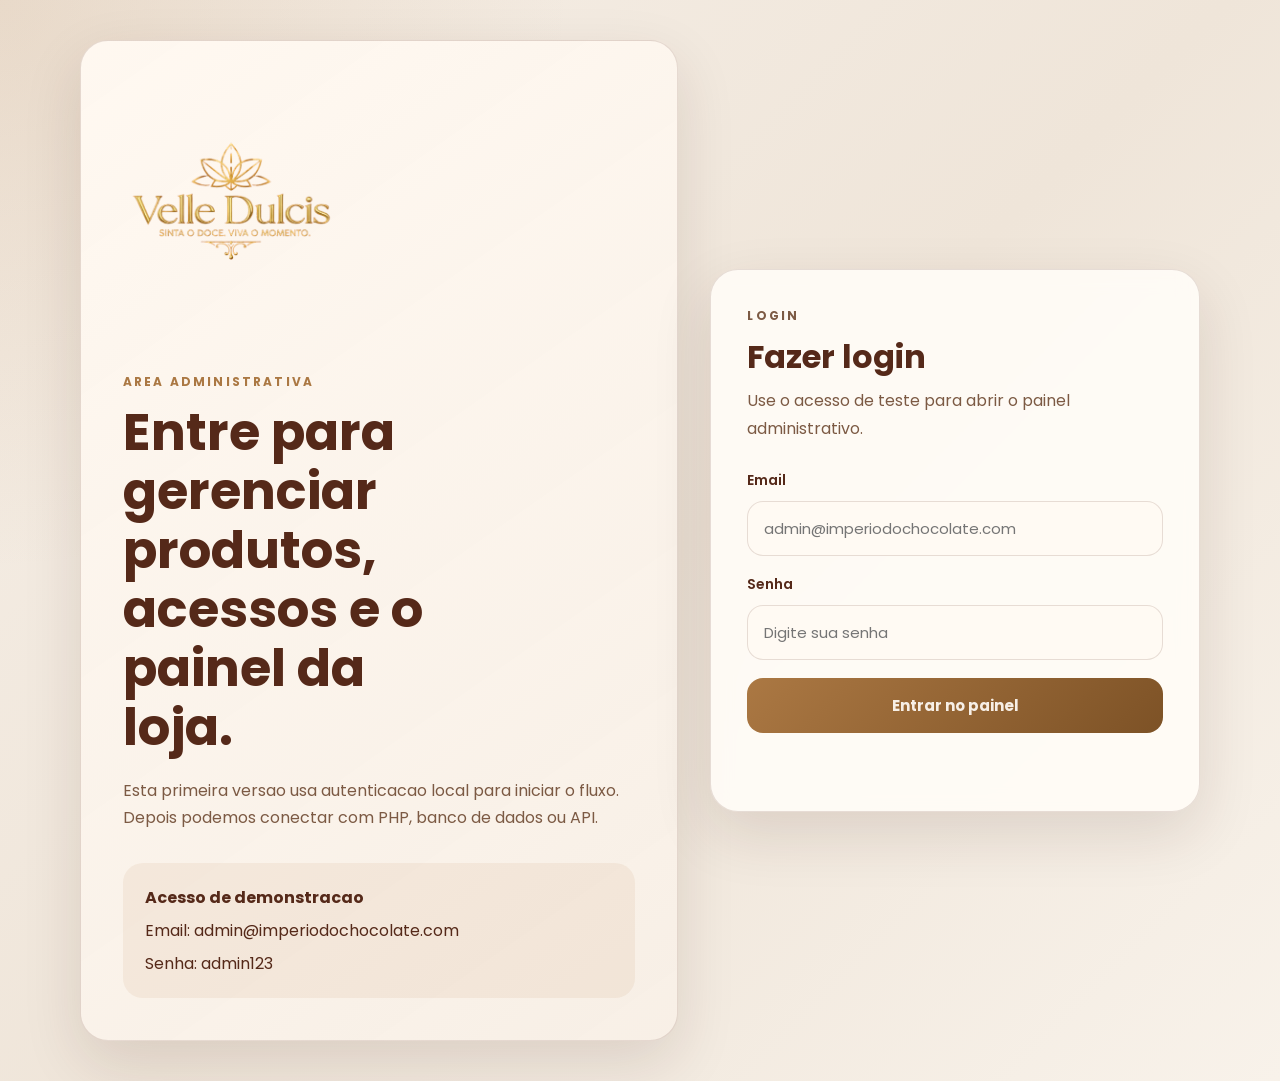
==== admin.html @ f2cedfee "Atualiza vitrine, menus e rodape" ====
<!DOCTYPE html>
<html lang="pt-br">

<head>
    <meta charset="UTF-8">
    <meta name="viewport" content="width=device-width, initial-scale=1.0">
    <link rel="stylesheet" href="admin.css">
    <title>Admin | Velle Dulcis</title>
</head>

<body>
    <main class="admin-shell">
        <header class="admin-topbar">
            <a class="admin-topbar__voltar" href="index.html">Voltar para a vitrine</a>

            <div class="admin-topbar__acoes">
                <p id="admin-usuario" class="admin-topbar__usuario" aria-live="polite"></p>
                <button id="btn-sair" class="admin-topbar__sair" type="button">Sair</button>
            </div>
        </header>

        <section class="form-container admin-card" aria-labelledby="admin-titulo">
            <div class="admin-card__header">
                <div>
                    <p class="admin-card__eyebrow">Painel administrativo</p>
                    <h1 id="admin-titulo">Cadastrar produto</h1>
                </div>

                <aside class="admin-summary" aria-live="polite">
                    <span class="admin-summary__label">Produtos visiveis no painel</span>
                    <strong id="admin-total-produtos" class="admin-summary__value">0</strong>
                </aside>
            </div>

            <p class="form-container__intro">
                Cadastre uma vez e o produto passa a funcionar na vitrine e na pagina de detalhes dinamica.
            </p>

            <p id="admin-status" class="admin-status" aria-live="polite" hidden></p>

            <form id="admin-form" class="admin-form">
                <div class="admin-form__grid">
                    <label class="admin-field admin-field--full" for="imgUrl">
                        <span class="admin-field__label">Imagem principal</span>
                        <span class="admin-field__hint">Use uma URL completa ou um caminho local valido.</span>
                        <input type="text" id="imgUrl" placeholder="URL da imagem principal" required>
                    </label>

                    <label class="admin-field" for="nome">
                        <span class="admin-field__label">Nome do chocolate</span>
                        <input type="text" id="nome" placeholder="Nome do chocolate" required>
                    </label>

                    <label class="admin-field" for="preco">
                        <span class="admin-field__label">Preco</span>
                        <input type="number" id="preco" placeholder="Ex: 25.90" step="0.01" min="0.01" inputmode="decimal" required>
                    </label>

                    <label class="admin-field" for="categoria">
                        <span class="admin-field__label">Categoria</span>
                        <input type="text" id="categoria" placeholder="Ex: Ovos de Pascoa">
                    </label>

                    <label class="admin-field" for="peso">
                        <span class="admin-field__label">Peso ou tamanho</span>
                        <input type="text" id="peso" placeholder="Ex: 210g">
                    </label>

                    <label class="admin-field" for="ref">
                        <span class="admin-field__label">Referencia</span>
                        <input type="text" id="ref" placeholder="Codigo interno ou SKU">
                    </label>

                    <label class="admin-field" for="destaque">
                        <span class="admin-field__label">Selo de destaque</span>
                        <input type="text" id="destaque" placeholder="Ex: 119 pontos Kop Club">
                    </label>

                    <label class="admin-field admin-field--full" for="descricao">
                        <span class="admin-field__label">Descricao</span>
                        <textarea id="descricao" placeholder="Descricao do produto"></textarea>
                    </label>

                    <label class="admin-field admin-field--full" for="galeria">
                        <span class="admin-field__label">Galeria complementar</span>
                        <span class="admin-field__hint">Adicione uma URL por linha para montar a galeria do produto.</span>
                        <textarea id="galeria" placeholder="Outras imagens (uma URL por linha)"></textarea>
                    </label>
                </div>

                <div class="admin-toolbar">
                    <button id="btn-publicar" type="submit">Publicar produto</button>
                    <button id="btn-limpar" class="admin-toolbar__secondary" type="button">Limpar campos</button>
                </div>
            </form>
        </section>

        <section class="admin-card" aria-labelledby="admin-lista-titulo">
            <div class="admin-card__header">
                <div>
                    <p class="admin-card__eyebrow">Gestao de catalogo</p>
                    <h2 id="admin-lista-titulo">Produtos cadastrados</h2>
                </div>
            </div>

            <p class="form-container__intro">
                Remova daqui os chocolates que aparecem na vitrine deste navegador.
            </p>

            <div id="admin-lista-produtos" class="admin-product-list" aria-live="polite"></div>
        </section>

        <section class="admin-card" aria-labelledby="admin-removidos-titulo">
            <div class="admin-card__header">
                <div>
                    <p class="admin-card__eyebrow">Backup local</p>
                    <h2 id="admin-removidos-titulo">Itens removidos</h2>
                </div>
                <button id="btn-toggle-removidos" class="admin-toolbar__secondary admin-toolbar__secondary--compact" type="button" aria-expanded="false">
                    Reexibir itens removidos
                </button>
            </div>

            <p class="form-container__intro">
                Abra a lista para ver chocolates apagados neste navegador e restaurar os que quiser.
            </p>

            <div id="admin-lista-removidos" class="admin-product-list" aria-live="polite" hidden></div>
        </section>
    </main>

    <script src="auth.js"></script>
    <script src="products-data.js"></script>
    <script>
        if (!redirecionarSeNaoAutenticado("login.html")) {
            throw new Error("Usuario nao autenticado.");
        }

        const sessaoAtual = obterSessaoAutenticada();
        const elementos = {
            formulario: document.getElementById("admin-form"),
            usuario: document.getElementById("admin-usuario"),
            status: document.getElementById("admin-status"),
            totalProdutos: document.getElementById("admin-total-produtos"),
            listaProdutos: document.getElementById("admin-lista-produtos"),
            listaRemovidos: document.getElementById("admin-lista-removidos"),
            btnToggleRemovidos: document.getElementById("btn-toggle-removidos"),
            btnLimpar: document.getElementById("btn-limpar"),
            btnSair: document.getElementById("btn-sair"),
        };

        const campos = {
            imgUrl: document.getElementById("imgUrl"),
            nome: document.getElementById("nome"),
            preco: document.getElementById("preco"),
            categoria: document.getElementById("categoria"),
            peso: document.getElementById("peso"),
            ref: document.getElementById("ref"),
            destaque: document.getElementById("destaque"),
            descricao: document.getElementById("descricao"),
            galeria: document.getElementById("galeria"),
        };

        elementos.usuario.textContent = `Logado como ${sessaoAtual.nome}`;

        function exibirStatus(mensagem, tipo = "info") {
            elementos.status.hidden = false;
            elementos.status.dataset.status = tipo;
            elementos.status.textContent = mensagem;
        }

        async function atualizarResumo() {
            const produtos = await carregarTodosChocolates();
            elementos.totalProdutos.textContent = String(produtos.length);
        }

        async function renderizarListaProdutos() {
            const produtos = await carregarTodosChocolates();

            if (produtos.length === 0) {
                elementos.listaProdutos.innerHTML = '<p class="admin-product-list__empty">Nenhum chocolate visivel no painel neste navegador.</p>';
                return;
            }

            elementos.listaProdutos.innerHTML = produtos.map((produto) => `
                <article class="admin-product-item">
                    <div class="admin-product-item__media">
                        <img src="${produto.img || produto.imagem || ""}" alt="${produto.nome}">
                    </div>
                    <div class="admin-product-item__content">
                        <strong>${produto.nome}</strong>
                        <span>${produto.categoria || "Chocolate"}</span>
                        <span>R$ ${Number(produto.preco || 0).toFixed(2).replace(".", ",")}</span>
                    </div>
                    <button
                        type="button"
                        class="admin-product-item__remove"
                        data-produto-chave="${produto.id || produto.slug || slugifyProductName(produto.nome)}"
                        aria-label="Remover ${produto.nome}"
                    >
                        Remover
                    </button>
                </article>
            `).join("");
        }

        async function renderizarListaRemovidos() {
            const produtos = await carregarChocolatesRemovidos();

            if (produtos.length === 0) {
                elementos.listaRemovidos.innerHTML = '<p class="admin-product-list__empty">Nenhum chocolate removido neste navegador.</p>';
                return;
            }

            elementos.listaRemovidos.innerHTML = produtos.map((produto) => `
                <article class="admin-product-item admin-product-item--removed">
                    <div class="admin-product-item__media">
                        <img src="${produto.img || produto.imagem || ""}" alt="${produto.nome}">
                    </div>
                    <div class="admin-product-item__content">
                        <strong>${produto.nome}</strong>
                        <span>${produto.categoria || "Chocolate"}</span>
                        <span>R$ ${Number(produto.preco || 0).toFixed(2).replace(".", ",")}</span>
                    </div>
                    <button
                        type="button"
                        class="admin-product-item__restore"
                        data-restaurar-produto="${produto.id || produto.slug || slugifyProductName(produto.nome)}"
                        aria-label="Restaurar ${produto.nome}"
                    >
                        Restaurar
                    </button>
                </article>
            `).join("");
        }

        async function removerChocolate(chaveProduto) {
            const produtos = await carregarTodosChocolates();
            const produto = produtos.find((item) => obterChaveProduto(item) === chaveProduto);

            if (!produto) {
                exibirStatus("Nao foi possivel localizar o chocolate para remover.", "error");
                return;
            }

            removerChocolateDoCatalogoLocal(chaveProduto);
            await atualizarResumo();
            await renderizarListaProdutos();
            await renderizarListaRemovidos();
            exibirStatus(`Chocolate "${produto.nome}" removido com sucesso.`, "success");
        }

        async function restaurarChocolate(chaveProduto) {
            const produtosRemovidos = await carregarChocolatesRemovidos();
            const produto = produtosRemovidos.find((item) => obterChaveProduto(item) === chaveProduto);

            if (!produto) {
                exibirStatus("Nao foi possivel localizar o chocolate para restaurar.", "error");
                return;
            }

            restaurarChocolateDoBackup(chaveProduto);
            await atualizarResumo();
            await renderizarListaProdutos();
            await renderizarListaRemovidos();
            exibirStatus(`Chocolate "${produto.nome}" restaurado com sucesso.`, "success");
        }

        function limparFormulario() {
            elementos.formulario.reset();
            campos.imgUrl.focus();
        }

        function lerGaleria() {
            return campos.galeria.value
                .split(/\r?\n/)
                .map((url) => url.trim())
                .filter(Boolean);
        }

        function criarSlugUnico(nome, listaAtual) {
            const slugBase = slugifyProductName(nome) || "produto";
            const slugsExistentes = new Set(listaAtual.map((item) => item.slug));

            if (!slugsExistentes.has(slugBase)) {
                return slugBase;
            }

            let contador = 2;
            while (slugsExistentes.has(`${slugBase}-${contador}`)) {
                contador += 1;
            }

            return `${slugBase}-${contador}`;
        }

        function lerDadosFormulario() {
            const precoNormalizado = campos.preco.value.replace(",", ".").trim();

            return {
                img: campos.imgUrl.value.trim(),
                nome: campos.nome.value.trim(),
                preco: Number.parseFloat(precoNormalizado),
                categoria: campos.categoria.value.trim(),
                peso: campos.peso.value.trim(),
                ref: campos.ref.value.trim(),
                destaque: campos.destaque.value.trim(),
                descricao: campos.descricao.value.trim(),
                galeria: lerGaleria(),
            };
        }

        function validarDados(dados) {
            if (!dados.img || !dados.nome || Number.isNaN(dados.preco)) {
                return "Preencha imagem principal, nome e preco antes de publicar.";
            }

            if (dados.preco <= 0) {
                return "Informe um preco maior que zero.";
            }

            return "";
        }

        async function adicionarCard(evento) {
            evento.preventDefault();

            const dados = lerDadosFormulario();
            const erro = validarDados(dados);

            if (erro) {
                exibirStatus(erro, "error");
                return;
            }

            const listaAtual = await carregarTodosChocolates();
            const imagens = [...new Set([dados.img, ...dados.galeria])];
            const novoChocolate = {
                id: gerarIdProduto(),
                slug: criarSlugUnico(dados.nome, listaAtual),
                img: dados.img,
                nome: dados.nome,
                preco: Number(dados.preco.toFixed(2)),
                categoria: dados.categoria,
                peso: dados.peso,
                ref: dados.ref || gerarRefProduto(),
                destaque: dados.destaque,
                descricao: dados.descricao,
                imagens,
            };

            const chocolatesLocais = lerChocolatesLocais();
            chocolatesLocais.push(novoChocolate);
            salvarChocolatesLocais(chocolatesLocais);
            restaurarChocolateRemovido(obterChaveProduto(novoChocolate));
            await atualizarResumo();
            await renderizarListaProdutos();
            await renderizarListaRemovidos();
            limparFormulario();
            exibirStatus("Produto publicado com sucesso. A vitrine ja pode usar esse cadastro local.", "success");
        }

        elementos.formulario.addEventListener("submit", adicionarCard);
        elementos.listaProdutos.addEventListener("click", (evento) => {
            const botaoRemover = evento.target.closest("[data-produto-chave]");

            if (!botaoRemover) {
                return;
            }

            removerChocolate(botaoRemover.dataset.produtoChave);
        });
        elementos.listaRemovidos.addEventListener("click", (evento) => {
            const botaoRestaurar = evento.target.closest("[data-restaurar-produto]");

            if (!botaoRestaurar) {
                return;
            }

            restaurarChocolate(botaoRestaurar.dataset.restaurarProduto);
        });
        elementos.btnToggleRemovidos.addEventListener("click", async () => {
            const estaOculta = elementos.listaRemovidos.hasAttribute("hidden");

            if (estaOculta) {
                await renderizarListaRemovidos();
                elementos.listaRemovidos.removeAttribute("hidden");
                elementos.btnToggleRemovidos.textContent = "Ocultar itens removidos";
                elementos.btnToggleRemovidos.setAttribute("aria-expanded", "true");
                return;
            }

            elementos.listaRemovidos.setAttribute("hidden", "");
            elementos.btnToggleRemovidos.textContent = "Reexibir itens removidos";
            elementos.btnToggleRemovidos.setAttribute("aria-expanded", "false");
        });
        elementos.btnLimpar.addEventListener("click", () => {
            limparFormulario();
            exibirStatus("Campos limpos. Voce pode cadastrar um novo produto.", "info");
        });
        elementos.btnSair.addEventListener("click", () => {
            encerrarSessaoAutenticada();
            window.location.href = "login.html";
        });
        atualizarResumo();
        renderizarListaProdutos();
        renderizarListaRemovidos();
    </script>
</body>

</html>
---- admin.css ----
:root {
    --page-bg: #efe2d0;
    --page-bg-soft: #f8f1e7;
    --surface: rgba(255, 250, 244, 0.95);
    --surface-strong: #fffdf9;
    --surface-warm: #f6e6d3;
    --text-primary: #4e2a1c;
    --text-secondary: #7d5c46;
    --text-muted: #a28673;
    --accent: #a96b38;
    --accent-strong: #7f4a1d;
    --accent-soft: rgba(169, 107, 56, 0.14);
    --success: #2f6b42;
    --success-soft: rgba(52, 120, 74, 0.12);
    --error: #8c3327;
    --error-soft: rgba(169, 75, 58, 0.12);
    --info: #6d4a29;
    --info-soft: rgba(169, 107, 56, 0.12);
    --border: rgba(78, 42, 28, 0.12);
    --border-strong: rgba(78, 42, 28, 0.22);
    --shadow-lg: 0 28px 70px rgba(77, 40, 25, 0.16);
    --shadow-md: 0 18px 40px rgba(77, 40, 25, 0.1);
    --radius-xl: 28px;
    --radius-lg: 20px;
    --radius-md: 14px;
    --radius-sm: 10px;
    --transition-fast: 180ms ease;
    --transition-base: 240ms ease;
}

* {
    margin: 0;
    padding: 0;
    box-sizing: border-box;
}

html {
    scroll-behavior: smooth;
}

body {
    position: relative;
    min-height: 100vh;
    padding: 48px 20px;
    overflow-x: hidden;
    font-family: "Poppins", sans-serif;
    color: var(--text-primary);
    background:
        radial-gradient(circle at top left, rgba(255, 255, 255, 0.5), transparent 34%),
        radial-gradient(circle at bottom right, rgba(201, 144, 93, 0.18), transparent 28%),
        linear-gradient(180deg, var(--page-bg-soft) 0%, var(--page-bg) 100%);
}

body::before,
body::after {
    content: "";
    position: fixed;
    z-index: 0;
    border-radius: 999px;
    pointer-events: none;
    filter: blur(24px);
    opacity: 0.5;
}

body::before {
    top: 80px;
    left: -40px;
    width: 180px;
    height: 180px;
    background: rgba(255, 234, 205, 0.8);
}

body::after {
    right: -50px;
    bottom: 50px;
    width: 220px;
    height: 220px;
    background: rgba(187, 132, 85, 0.24);
}

.admin-shell {
    position: relative;
    z-index: 1;
    max-width: 760px;
    margin: 0 auto;
}

.admin-topbar {
    display: flex;
    align-items: center;
    justify-content: space-between;
    gap: 18px;
    margin-bottom: 20px;
}

.admin-topbar__voltar {
    display: inline-flex;
    align-items: center;
    gap: 10px;
    padding: 10px 16px;
    color: var(--text-primary);
    text-decoration: none;
    font-weight: 600;
    border-radius: 999px;
    background: rgba(255, 253, 250, 0.72);
    border: 1px solid rgba(78, 42, 28, 0.08);
    box-shadow: 0 12px 30px rgba(77, 40, 25, 0.06);
    transition:
        transform var(--transition-fast),
        background var(--transition-fast),
        box-shadow var(--transition-fast);
}

.admin-topbar__voltar:hover,
.admin-topbar__voltar:focus-visible {
    background: rgba(255, 253, 250, 0.96);
    box-shadow: 0 16px 28px rgba(77, 40, 25, 0.1);
    transform: translateY(-1px);
}

.admin-topbar__acoes {
    display: flex;
    align-items: center;
    gap: 12px;
}

.admin-topbar__usuario {
    color: var(--text-secondary);
    font-size: 14px;
    line-height: 1.4;
}

.admin-topbar__sair {
    display: inline-flex;
    align-items: center;
    justify-content: center;
    min-height: 42px;
    padding: 10px 18px;
    color: var(--surface-strong);
    font: inherit;
    font-weight: 600;
    background: linear-gradient(135deg, var(--accent) 0%, var(--accent-strong) 100%);
    border: none;
    border-radius: 999px;
    cursor: pointer;
    box-shadow: 0 16px 30px rgba(127, 74, 29, 0.2);
    transition:
        transform var(--transition-fast),
        box-shadow var(--transition-fast),
        filter var(--transition-fast);
}

.admin-topbar__sair:hover,
.admin-topbar__sair:focus-visible {
    transform: translateY(-1px);
    box-shadow: 0 20px 36px rgba(127, 74, 29, 0.24);
    filter: saturate(1.05);
}

.admin-card,
.form-container {
    display: grid;
    gap: 22px;
    padding: 32px;
    background: var(--surface);
    border: 1px solid rgba(255, 255, 255, 0.6);
    border-radius: var(--radius-xl);
    box-shadow: var(--shadow-lg);
    backdrop-filter: blur(14px);
}

.admin-card__header {
    display: flex;
    justify-content: space-between;
    align-items: flex-start;
    gap: 18px;
}

.admin-card__eyebrow {
    margin-bottom: 8px;
    color: var(--accent);
    font-size: 12px;
    font-weight: 700;
    letter-spacing: 0.14em;
    text-transform: uppercase;
}

.form-container h1,
.form-container h2 {
    color: var(--text-primary);
    font-size: clamp(1.9rem, 2.8vw, 2.35rem);
    line-height: 1.08;
}

.form-container__intro {
    max-width: 58ch;
    color: var(--text-secondary);
    font-size: 15px;
    line-height: 1.65;
}

.admin-summary {
    min-width: 210px;
    padding: 16px 18px;
    border: 1px solid rgba(169, 107, 56, 0.14);
    border-radius: var(--radius-lg);
    background:
        linear-gradient(180deg, rgba(255, 255, 255, 0.7), rgba(246, 230, 211, 0.92));
    box-shadow: var(--shadow-md);
}

.admin-summary__label {
    display: block;
    margin-bottom: 8px;
    color: var(--text-secondary);
    font-size: 12px;
    letter-spacing: 0.04em;
    text-transform: uppercase;
}

.admin-summary__value {
    color: var(--text-primary);
    font-size: clamp(2rem, 4vw, 2.5rem);
    line-height: 1;
}

.admin-status {
    padding: 14px 16px;
    border: 1px solid transparent;
    border-radius: var(--radius-md);
    font-size: 14px;
    line-height: 1.55;
}

.admin-status[data-status="success"] {
    color: var(--success);
    background: var(--success-soft);
    border-color: rgba(52, 120, 74, 0.2);
}

.admin-status[data-status="error"] {
    color: var(--error);
    background: var(--error-soft);
    border-color: rgba(169, 75, 58, 0.2);
}

.admin-status[data-status="info"] {
    color: var(--info);
    background: var(--info-soft);
    border-color: rgba(169, 107, 56, 0.18);
}

.admin-form {
    display: grid;
    gap: 24px;
}

.admin-form__grid {
    display: grid;
    grid-template-columns: repeat(2, minmax(0, 1fr));
    gap: 18px;
}

.admin-field {
    display: flex;
    flex-direction: column;
    gap: 8px;
}

.admin-field--full {
    grid-column: 1 / -1;
}

.admin-field__label {
    color: var(--text-primary);
    font-size: 14px;
    font-weight: 600;
}

.admin-field__hint {
    color: var(--text-secondary);
    font-size: 12px;
    line-height: 1.45;
}

.form-container input,
.form-container textarea {
    width: 100%;
    padding: 14px 16px;
    color: var(--text-primary);
    font: inherit;
    background: var(--surface-strong);
    border: 1px solid var(--border);
    border-radius: var(--radius-md);
    box-shadow: inset 0 1px 0 rgba(255, 255, 255, 0.55);
    transition:
        border-color var(--transition-fast),
        box-shadow var(--transition-fast),
        transform var(--transition-fast),
        background var(--transition-fast);
}

.form-container input:hover,
.form-container textarea:hover {
    border-color: var(--border-strong);
}

.form-container input::placeholder,
.form-container textarea::placeholder {
    color: var(--text-muted);
}

.form-container input:focus,
.form-container textarea:focus {
    outline: none;
    background: #ffffff;
    border-color: rgba(169, 107, 56, 0.66);
    box-shadow: 0 0 0 4px rgba(169, 107, 56, 0.14);
}

.form-container textarea {
    min-height: 132px;
    resize: vertical;
}

.admin-toolbar {
    display: flex;
    flex-wrap: wrap;
    gap: 12px;
}

.form-container button {
    display: inline-flex;
    align-items: center;
    justify-content: center;
    min-height: 50px;
    padding: 14px 20px;
    font: inherit;
    font-size: 15px;
    font-weight: 700;
    border: none;
    border-radius: var(--radius-md);
    cursor: pointer;
    transition:
        transform var(--transition-fast),
        box-shadow var(--transition-fast),
        background var(--transition-fast),
        border-color var(--transition-fast);
}

#btn-publicar {
    color: var(--surface-strong);
    background: linear-gradient(135deg, var(--accent) 0%, var(--accent-strong) 100%);
    box-shadow: 0 18px 32px rgba(127, 74, 29, 0.2);
}

#btn-publicar:hover,
#btn-publicar:focus-visible {
    transform: translateY(-1px);
    box-shadow: 0 22px 36px rgba(127, 74, 29, 0.24);
}

.admin-toolbar__secondary {
    color: var(--text-primary);
    background: rgba(255, 255, 255, 0.74);
    border: 1px solid var(--border);
    box-shadow: 0 10px 24px rgba(77, 40, 25, 0.06);
}

.admin-toolbar__secondary:hover,
.admin-toolbar__secondary:focus-visible {
    background: #ffffff;
    border-color: var(--border-strong);
    transform: translateY(-1px);
}

.admin-toolbar__secondary--compact {
    min-height: 44px;
    padding: 10px 16px;
    font-size: 14px;
    font-weight: 600;
}

.admin-product-list {
    display: grid;
    gap: 14px;
}

.admin-product-list__empty {
    padding: 18px;
    color: var(--text-secondary);
    text-align: center;
    background: rgba(255, 255, 255, 0.7);
    border: 1px dashed var(--border);
    border-radius: var(--radius-md);
}

.admin-product-item {
    display: grid;
    grid-template-columns: 72px minmax(0, 1fr) auto;
    align-items: center;
    gap: 16px;
    padding: 14px;
    background: rgba(255, 255, 255, 0.72);
    border: 1px solid var(--border);
    border-radius: var(--radius-lg);
    box-shadow: 0 12px 26px rgba(77, 40, 25, 0.06);
}

.admin-product-item__media {
    width: 72px;
    height: 72px;
    overflow: hidden;
    border-radius: 18px;
    background: var(--surface-warm);
}

.admin-product-item__media img {
    width: 100%;
    height: 100%;
    object-fit: cover;
}

.admin-product-item__content {
    display: grid;
    gap: 4px;
    min-width: 0;
}

.admin-product-item__content strong {
    color: var(--text-primary);
    font-size: 16px;
}

.admin-product-item__content span {
    color: var(--text-secondary);
    font-size: 14px;
}

.admin-product-item__remove {
    color: #fff;
    background: linear-gradient(135deg, #b65143 0%, #8c3327 100%);
    box-shadow: 0 14px 24px rgba(140, 51, 39, 0.18);
}

.admin-product-item__remove:hover,
.admin-product-item__remove:focus-visible {
    transform: translateY(-1px);
    box-shadow: 0 18px 28px rgba(140, 51, 39, 0.22);
}

.admin-product-item--removed {
    background: rgba(255, 248, 240, 0.78);
    border-style: dashed;
}

.admin-product-item__restore {
    color: #fff;
    background: linear-gradient(135deg, #4c8a5d 0%, #2f6b42 100%);
    box-shadow: 0 14px 24px rgba(47, 107, 66, 0.18);
}

.admin-product-item__restore:hover,
.admin-product-item__restore:focus-visible {
    transform: translateY(-1px);
    box-shadow: 0 18px 28px rgba(47, 107, 66, 0.22);
}

a:focus-visible,
button:focus-visible,
input:focus-visible,
textarea:focus-visible {
    outline: none;
}

@media (max-width: 760px) {
    body {
        padding: 28px 14px;
    }

    .admin-card,
    .form-container {
        padding: 24px 18px;
        border-radius: 22px;
    }

    .admin-topbar {
        flex-direction: column;
        align-items: stretch;
    }

    .admin-topbar__acoes {
        justify-content: space-between;
    }

    .admin-card__header {
        flex-direction: column;
    }

    .admin-summary {
        width: 100%;
        min-width: 0;
    }

    .admin-form__grid {
        grid-template-columns: 1fr;
    }

    .admin-field--full {
        grid-column: auto;
    }
}

@media (max-width: 520px) {
    .admin-topbar__acoes,
    .admin-toolbar {
        flex-direction: column;
        align-items: stretch;
    }

    .admin-topbar__sair,
    .admin-toolbar button {
        width: 100%;
    }

    .admin-product-item {
        grid-template-columns: 1fr;
        justify-items: start;
    }

    .admin-product-item__remove {
        width: 100%;
    }
}

@media (prefers-reduced-motion: reduce) {
    html {
        scroll-behavior: auto;
    }

    *,
    *::before,
    *::after {
        transition: none !important;
        animation: none !important;
    }
}
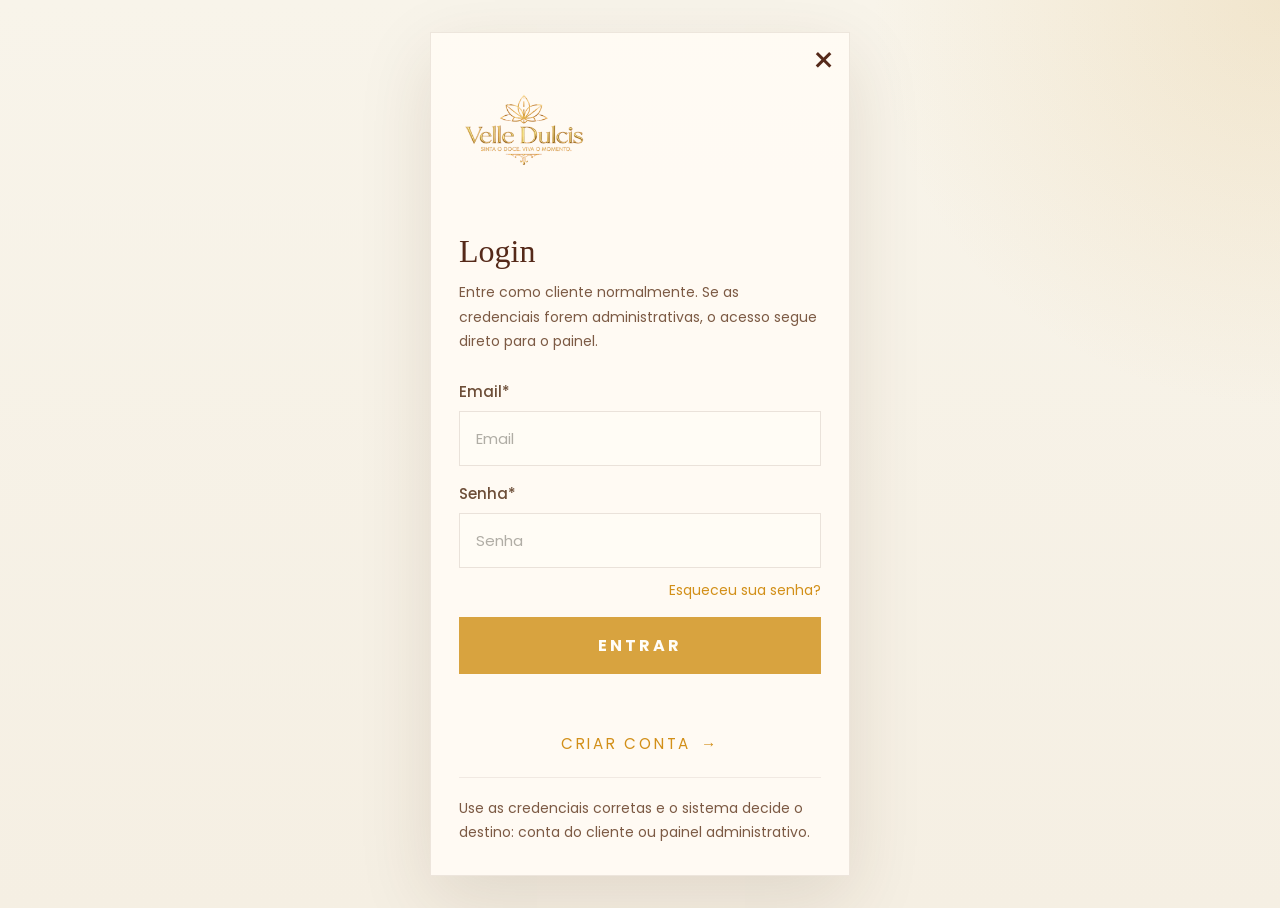
==== commit 04808538: "Ajusta vitrine, carrinho, header e remove coleções - Ajusta navegação da vitrine para exibir a seta " ====
--- a/admin.html
+++ b/admin.html
@@ -9,6 +9,7 @@
 </head>
 
 <body>
+    <script src="theme-init.js"></script>
     <main class="admin-shell">
         <header class="admin-topbar">
             <a class="admin-topbar__voltar" href="index.html">Voltar para a vitrine</a>
@@ -19,81 +20,162 @@
             </div>
         </header>
 
-        <section class="form-container admin-card" aria-labelledby="admin-titulo">
-            <div class="admin-card__header">
-                <div>
-                    <p class="admin-card__eyebrow">Painel administrativo</p>
-                    <h1 id="admin-titulo">Cadastrar produto</h1>
-                </div>
-
-                <aside class="admin-summary" aria-live="polite">
-                    <span class="admin-summary__label">Produtos visiveis no painel</span>
-                    <strong id="admin-total-produtos" class="admin-summary__value">0</strong>
-                </aside>
-            </div>
-
-            <p class="form-container__intro">
-                Cadastre uma vez e o produto passa a funcionar na vitrine e na pagina de detalhes dinamica.
-            </p>
-
-            <p id="admin-status" class="admin-status" aria-live="polite" hidden></p>
-
-            <form id="admin-form" class="admin-form">
-                <div class="admin-form__grid">
-                    <label class="admin-field admin-field--full" for="imgUrl">
-                        <span class="admin-field__label">Imagem principal</span>
-                        <span class="admin-field__hint">Use uma URL completa ou um caminho local valido.</span>
-                        <input type="text" id="imgUrl" placeholder="URL da imagem principal" required>
-                    </label>
-
-                    <label class="admin-field" for="nome">
-                        <span class="admin-field__label">Nome do chocolate</span>
-                        <input type="text" id="nome" placeholder="Nome do chocolate" required>
-                    </label>
-
-                    <label class="admin-field" for="preco">
-                        <span class="admin-field__label">Preco</span>
-                        <input type="number" id="preco" placeholder="Ex: 25.90" step="0.01" min="0.01" inputmode="decimal" required>
-                    </label>
-
-                    <label class="admin-field" for="categoria">
-                        <span class="admin-field__label">Categoria</span>
-                        <input type="text" id="categoria" placeholder="Ex: Ovos de Pascoa">
-                    </label>
-
-                    <label class="admin-field" for="peso">
-                        <span class="admin-field__label">Peso ou tamanho</span>
-                        <input type="text" id="peso" placeholder="Ex: 210g">
-                    </label>
-
-                    <label class="admin-field" for="ref">
-                        <span class="admin-field__label">Referencia</span>
-                        <input type="text" id="ref" placeholder="Codigo interno ou SKU">
-                    </label>
-
-                    <label class="admin-field" for="destaque">
-                        <span class="admin-field__label">Selo de destaque</span>
-                        <input type="text" id="destaque" placeholder="Ex: 119 pontos Kop Club">
-                    </label>
-
-                    <label class="admin-field admin-field--full" for="descricao">
-                        <span class="admin-field__label">Descricao</span>
-                        <textarea id="descricao" placeholder="Descricao do produto"></textarea>
-                    </label>
-
-                    <label class="admin-field admin-field--full" for="galeria">
-                        <span class="admin-field__label">Galeria complementar</span>
-                        <span class="admin-field__hint">Adicione uma URL por linha para montar a galeria do produto.</span>
-                        <textarea id="galeria" placeholder="Outras imagens (uma URL por linha)"></textarea>
-                    </label>
-                </div>
-
-                <div class="admin-toolbar">
-                    <button id="btn-publicar" type="submit">Publicar produto</button>
-                    <button id="btn-limpar" class="admin-toolbar__secondary" type="button">Limpar campos</button>
-                </div>
-            </form>
+        <section class="admin-overview" aria-label="Resumo do painel">
+            <article class="admin-metric-card">
+                <span class="admin-metric-card__label">Produtos ativos</span>
+                <strong id="admin-total-produtos" class="admin-metric-card__value">0</strong>
+                <p class="admin-metric-card__text">Itens visiveis agora na vitrine.</p>
+            </article>
+
+            <article class="admin-metric-card">
+                <span class="admin-metric-card__label">Itens locais</span>
+                <strong id="admin-total-locais" class="admin-metric-card__value">0</strong>
+                <p class="admin-metric-card__text">Produtos criados ou sobrescritos neste navegador.</p>
+            </article>
+
+            <article class="admin-metric-card">
+                <span class="admin-metric-card__label">Itens removidos</span>
+                <strong id="admin-total-removidos" class="admin-metric-card__value">0</strong>
+                <p class="admin-metric-card__text">Produtos ocultados que podem ser restaurados.</p>
+            </article>
+
+            <article class="admin-metric-card">
+                <span class="admin-metric-card__label">Categorias</span>
+                <strong id="admin-total-categorias" class="admin-metric-card__value">0</strong>
+                <p class="admin-metric-card__text">Variedade atual de grupos no catalogo.</p>
+            </article>
         </section>
+
+        <div class="admin-workspace">
+            <section class="form-container admin-card" aria-labelledby="admin-titulo">
+                <div class="admin-card__header">
+                    <div>
+                        <p class="admin-card__eyebrow">Painel administrativo</p>
+                        <h1 id="admin-titulo">Cadastrar ou editar produto</h1>
+                    </div>
+
+                    <aside class="admin-summary" aria-live="polite">
+                        <span class="admin-summary__label">Modo atual</span>
+                        <strong id="admin-mode-resumo" class="admin-summary__value admin-summary__value--compact">Novo produto</strong>
+                    </aside>
+                </div>
+
+                <p class="form-container__intro">
+                    Publique novos chocolates, ajuste itens existentes e acompanhe uma previa do card antes de salvar.
+                </p>
+
+                <div class="admin-mode">
+                    <div class="admin-mode__content">
+                        <strong id="admin-mode-label">Novo produto</strong>
+                        <span id="admin-mode-texto">Preencha os campos para criar um produto novo na vitrine local.</span>
+                    </div>
+                    <button id="btn-cancelar-edicao" class="admin-toolbar__secondary admin-toolbar__secondary--compact" type="button" hidden>Cancelar edicao</button>
+                </div>
+
+                <p id="admin-status" class="admin-status" aria-live="polite" hidden></p>
+
+                <form id="admin-form" class="admin-form">
+                    <div class="admin-form__grid">
+                        <label class="admin-field admin-field--full" for="imgUrl">
+                            <span class="admin-field__label">Imagem principal</span>
+                            <span class="admin-field__hint">Use uma URL completa ou um caminho local valido.</span>
+                            <input type="text" id="imgUrl" placeholder="URL da imagem principal" required>
+                        </label>
+
+                        <label class="admin-field" for="nome">
+                            <span class="admin-field__label">Nome do chocolate</span>
+                            <input type="text" id="nome" placeholder="Nome do chocolate" required>
+                        </label>
+
+                        <label class="admin-field" for="preco">
+                            <span class="admin-field__label">Preco</span>
+                            <input type="number" id="preco" placeholder="Ex: 25.90" step="0.01" min="0.01" inputmode="decimal" required>
+                        </label>
+
+                        <label class="admin-field" for="categoria">
+                            <span class="admin-field__label">Categoria</span>
+                            <input type="text" id="categoria" placeholder="Ex: Ovos de Pascoa">
+                        </label>
+
+                        <label class="admin-field" for="peso">
+                            <span class="admin-field__label">Peso ou tamanho</span>
+                            <input type="text" id="peso" placeholder="Ex: 210g">
+                        </label>
+
+                        <label class="admin-field" for="ref">
+                            <span class="admin-field__label">Referencia</span>
+                            <input type="text" id="ref" placeholder="Codigo interno ou SKU">
+                        </label>
+
+                        <label class="admin-field" for="destaque">
+                            <span class="admin-field__label">Selo de destaque</span>
+                            <input type="text" id="destaque" placeholder="Ex: 119 pontos Kop Club">
+                        </label>
+
+                        <label class="admin-field admin-field--full" for="descricao">
+                            <span class="admin-field__label">Descricao</span>
+                            <textarea id="descricao" placeholder="Descricao do produto"></textarea>
+                        </label>
+
+                        <label class="admin-field admin-field--full" for="galeria">
+                            <span class="admin-field__label">Galeria complementar</span>
+                            <span class="admin-field__hint">Adicione uma URL por linha para montar a galeria do produto.</span>
+                            <textarea id="galeria" placeholder="Outras imagens (uma URL por linha)"></textarea>
+                        </label>
+                    </div>
+
+                    <div class="admin-toolbar">
+                        <button id="btn-publicar" type="submit">Publicar produto</button>
+                        <button id="btn-limpar" class="admin-toolbar__secondary" type="button">Limpar campos</button>
+                    </div>
+                </form>
+            </section>
+
+            <aside class="admin-card admin-preview-card" aria-labelledby="admin-preview-titulo">
+                <div class="admin-card__header">
+                    <div>
+                        <p class="admin-card__eyebrow">Previa ao vivo</p>
+                        <h2 id="admin-preview-titulo">Como o cliente vai ver</h2>
+                    </div>
+                </div>
+
+                <div class="admin-preview">
+                    <div class="admin-preview__media">
+                        <img id="admin-preview-imagem" class="admin-preview__imagem" src="logo-velle-dulcis.png" alt="Previa do produto">
+                    </div>
+
+                    <div class="admin-preview__body">
+                        <span id="admin-preview-destaque" class="admin-preview__badge">Selecao da casa</span>
+                        <h3 id="admin-preview-nome">Chocolate sem nome</h3>
+                        <p id="admin-preview-preco" class="admin-preview__preco">R$ 0,00</p>
+
+                        <div class="admin-preview__meta">
+                            <span id="admin-preview-categoria">Categoria</span>
+                            <span id="admin-preview-peso">Peso nao informado</span>
+                        </div>
+
+                        <p id="admin-preview-descricao" class="admin-preview__descricao">
+                            Adicione imagem, destaque e descricao para acompanhar o produto antes de publicar.
+                        </p>
+
+                        <dl class="admin-preview__details">
+                            <div>
+                                <dt>Slug</dt>
+                                <dd id="admin-preview-slug">sera-gerado-automaticamente</dd>
+                            </div>
+                            <div>
+                                <dt>Referencia</dt>
+                                <dd id="admin-preview-ref">sera-gerada-automaticamente</dd>
+                            </div>
+                            <div>
+                                <dt>Galeria</dt>
+                                <dd id="admin-preview-galeria">1 imagem</dd>
+                            </div>
+                        </dl>
+                    </div>
+                </div>
+            </aside>
+        </div>
 
         <section class="admin-card" aria-labelledby="admin-lista-titulo">
             <div class="admin-card__header">
@@ -104,8 +186,36 @@
             </div>
 
             <p class="form-container__intro">
-                Remova daqui os chocolates que aparecem na vitrine deste navegador.
+                Pesquise por nome, categoria, slug ou referencia. Voce tambem pode editar itens existentes ou filtrar apenas os produtos locais.
             </p>
+
+            <div class="admin-list-toolbar">
+                <label class="admin-search-field" for="admin-busca">
+                    <span class="admin-search-field__label">Buscar produto</span>
+                    <input id="admin-busca" type="search" placeholder="Nome, categoria, slug ou referencia">
+                </label>
+
+                <label class="admin-select-field" for="admin-filtro-origem">
+                    <span class="admin-search-field__label">Origem</span>
+                    <select id="admin-filtro-origem">
+                        <option value="todos">Todos</option>
+                        <option value="locais">Somente locais</option>
+                        <option value="catalogo">Somente catalogo</option>
+                    </select>
+                </label>
+
+                <label class="admin-select-field" for="admin-ordenacao">
+                    <span class="admin-search-field__label">Ordenar por</span>
+                    <select id="admin-ordenacao">
+                        <option value="nome-asc">Nome (A-Z)</option>
+                        <option value="preco-desc">Maior preco</option>
+                        <option value="preco-asc">Menor preco</option>
+                        <option value="categoria">Categoria</option>
+                    </select>
+                </label>
+
+                <button id="btn-limpar-filtros" class="admin-toolbar__secondary admin-toolbar__secondary--compact" type="button">Limpar filtros</button>
+            </div>
 
             <div id="admin-lista-produtos" class="admin-product-list" aria-live="polite"></div>
         </section>
@@ -130,282 +240,26 @@
     </main>
 
     <script src="auth.js"></script>
-    <script src="products-data.js"></script>
     <script>
         if (!redirecionarSeNaoAutenticado("login.html")) {
             throw new Error("Usuario nao autenticado.");
         }
 
         const sessaoAtual = obterSessaoAutenticada();
-        const elementos = {
-            formulario: document.getElementById("admin-form"),
-            usuario: document.getElementById("admin-usuario"),
-            status: document.getElementById("admin-status"),
-            totalProdutos: document.getElementById("admin-total-produtos"),
-            listaProdutos: document.getElementById("admin-lista-produtos"),
-            listaRemovidos: document.getElementById("admin-lista-removidos"),
-            btnToggleRemovidos: document.getElementById("btn-toggle-removidos"),
-            btnLimpar: document.getElementById("btn-limpar"),
-            btnSair: document.getElementById("btn-sair"),
+
+        if (!usuarioAutenticadoEhAdmin()) {
+            window.location.href = obterDestinoPosLogin(sessaoAtual ? sessaoAtual.papel : "");
+            throw new Error("Usuario sem permissao administrativa.");
+        }
+
+        window.ADMIN_PANEL_OPTIONS = {
+            loginUrl: "login.html",
+            logoutMode: "local",
+            userName: sessaoAtual ? sessaoAtual.nome : "Administrador",
         };
-
-        const campos = {
-            imgUrl: document.getElementById("imgUrl"),
-            nome: document.getElementById("nome"),
-            preco: document.getElementById("preco"),
-            categoria: document.getElementById("categoria"),
-            peso: document.getElementById("peso"),
-            ref: document.getElementById("ref"),
-            destaque: document.getElementById("destaque"),
-            descricao: document.getElementById("descricao"),
-            galeria: document.getElementById("galeria"),
-        };
-
-        elementos.usuario.textContent = `Logado como ${sessaoAtual.nome}`;
-
-        function exibirStatus(mensagem, tipo = "info") {
-            elementos.status.hidden = false;
-            elementos.status.dataset.status = tipo;
-            elementos.status.textContent = mensagem;
-        }
-
-        async function atualizarResumo() {
-            const produtos = await carregarTodosChocolates();
-            elementos.totalProdutos.textContent = String(produtos.length);
-        }
-
-        async function renderizarListaProdutos() {
-            const produtos = await carregarTodosChocolates();
-
-            if (produtos.length === 0) {
-                elementos.listaProdutos.innerHTML = '<p class="admin-product-list__empty">Nenhum chocolate visivel no painel neste navegador.</p>';
-                return;
-            }
-
-            elementos.listaProdutos.innerHTML = produtos.map((produto) => `
-                <article class="admin-product-item">
-                    <div class="admin-product-item__media">
-                        <img src="${produto.img || produto.imagem || ""}" alt="${produto.nome}">
-                    </div>
-                    <div class="admin-product-item__content">
-                        <strong>${produto.nome}</strong>
-                        <span>${produto.categoria || "Chocolate"}</span>
-                        <span>R$ ${Number(produto.preco || 0).toFixed(2).replace(".", ",")}</span>
-                    </div>
-                    <button
-                        type="button"
-                        class="admin-product-item__remove"
-                        data-produto-chave="${produto.id || produto.slug || slugifyProductName(produto.nome)}"
-                        aria-label="Remover ${produto.nome}"
-                    >
-                        Remover
-                    </button>
-                </article>
-            `).join("");
-        }
-
-        async function renderizarListaRemovidos() {
-            const produtos = await carregarChocolatesRemovidos();
-
-            if (produtos.length === 0) {
-                elementos.listaRemovidos.innerHTML = '<p class="admin-product-list__empty">Nenhum chocolate removido neste navegador.</p>';
-                return;
-            }
-
-            elementos.listaRemovidos.innerHTML = produtos.map((produto) => `
-                <article class="admin-product-item admin-product-item--removed">
-                    <div class="admin-product-item__media">
-                        <img src="${produto.img || produto.imagem || ""}" alt="${produto.nome}">
-                    </div>
-                    <div class="admin-product-item__content">
-                        <strong>${produto.nome}</strong>
-                        <span>${produto.categoria || "Chocolate"}</span>
-                        <span>R$ ${Number(produto.preco || 0).toFixed(2).replace(".", ",")}</span>
-                    </div>
-                    <button
-                        type="button"
-                        class="admin-product-item__restore"
-                        data-restaurar-produto="${produto.id || produto.slug || slugifyProductName(produto.nome)}"
-                        aria-label="Restaurar ${produto.nome}"
-                    >
-                        Restaurar
-                    </button>
-                </article>
-            `).join("");
-        }
-
-        async function removerChocolate(chaveProduto) {
-            const produtos = await carregarTodosChocolates();
-            const produto = produtos.find((item) => obterChaveProduto(item) === chaveProduto);
-
-            if (!produto) {
-                exibirStatus("Nao foi possivel localizar o chocolate para remover.", "error");
-                return;
-            }
-
-            removerChocolateDoCatalogoLocal(chaveProduto);
-            await atualizarResumo();
-            await renderizarListaProdutos();
-            await renderizarListaRemovidos();
-            exibirStatus(`Chocolate "${produto.nome}" removido com sucesso.`, "success");
-        }
-
-        async function restaurarChocolate(chaveProduto) {
-            const produtosRemovidos = await carregarChocolatesRemovidos();
-            const produto = produtosRemovidos.find((item) => obterChaveProduto(item) === chaveProduto);
-
-            if (!produto) {
-                exibirStatus("Nao foi possivel localizar o chocolate para restaurar.", "error");
-                return;
-            }
-
-            restaurarChocolateDoBackup(chaveProduto);
-            await atualizarResumo();
-            await renderizarListaProdutos();
-            await renderizarListaRemovidos();
-            exibirStatus(`Chocolate "${produto.nome}" restaurado com sucesso.`, "success");
-        }
-
-        function limparFormulario() {
-            elementos.formulario.reset();
-            campos.imgUrl.focus();
-        }
-
-        function lerGaleria() {
-            return campos.galeria.value
-                .split(/\r?\n/)
-                .map((url) => url.trim())
-                .filter(Boolean);
-        }
-
-        function criarSlugUnico(nome, listaAtual) {
-            const slugBase = slugifyProductName(nome) || "produto";
-            const slugsExistentes = new Set(listaAtual.map((item) => item.slug));
-
-            if (!slugsExistentes.has(slugBase)) {
-                return slugBase;
-            }
-
-            let contador = 2;
-            while (slugsExistentes.has(`${slugBase}-${contador}`)) {
-                contador += 1;
-            }
-
-            return `${slugBase}-${contador}`;
-        }
-
-        function lerDadosFormulario() {
-            const precoNormalizado = campos.preco.value.replace(",", ".").trim();
-
-            return {
-                img: campos.imgUrl.value.trim(),
-                nome: campos.nome.value.trim(),
-                preco: Number.parseFloat(precoNormalizado),
-                categoria: campos.categoria.value.trim(),
-                peso: campos.peso.value.trim(),
-                ref: campos.ref.value.trim(),
-                destaque: campos.destaque.value.trim(),
-                descricao: campos.descricao.value.trim(),
-                galeria: lerGaleria(),
-            };
-        }
-
-        function validarDados(dados) {
-            if (!dados.img || !dados.nome || Number.isNaN(dados.preco)) {
-                return "Preencha imagem principal, nome e preco antes de publicar.";
-            }
-
-            if (dados.preco <= 0) {
-                return "Informe um preco maior que zero.";
-            }
-
-            return "";
-        }
-
-        async function adicionarCard(evento) {
-            evento.preventDefault();
-
-            const dados = lerDadosFormulario();
-            const erro = validarDados(dados);
-
-            if (erro) {
-                exibirStatus(erro, "error");
-                return;
-            }
-
-            const listaAtual = await carregarTodosChocolates();
-            const imagens = [...new Set([dados.img, ...dados.galeria])];
-            const novoChocolate = {
-                id: gerarIdProduto(),
-                slug: criarSlugUnico(dados.nome, listaAtual),
-                img: dados.img,
-                nome: dados.nome,
-                preco: Number(dados.preco.toFixed(2)),
-                categoria: dados.categoria,
-                peso: dados.peso,
-                ref: dados.ref || gerarRefProduto(),
-                destaque: dados.destaque,
-                descricao: dados.descricao,
-                imagens,
-            };
-
-            const chocolatesLocais = lerChocolatesLocais();
-            chocolatesLocais.push(novoChocolate);
-            salvarChocolatesLocais(chocolatesLocais);
-            restaurarChocolateRemovido(obterChaveProduto(novoChocolate));
-            await atualizarResumo();
-            await renderizarListaProdutos();
-            await renderizarListaRemovidos();
-            limparFormulario();
-            exibirStatus("Produto publicado com sucesso. A vitrine ja pode usar esse cadastro local.", "success");
-        }
-
-        elementos.formulario.addEventListener("submit", adicionarCard);
-        elementos.listaProdutos.addEventListener("click", (evento) => {
-            const botaoRemover = evento.target.closest("[data-produto-chave]");
-
-            if (!botaoRemover) {
-                return;
-            }
-
-            removerChocolate(botaoRemover.dataset.produtoChave);
-        });
-        elementos.listaRemovidos.addEventListener("click", (evento) => {
-            const botaoRestaurar = evento.target.closest("[data-restaurar-produto]");
-
-            if (!botaoRestaurar) {
-                return;
-            }
-
-            restaurarChocolate(botaoRestaurar.dataset.restaurarProduto);
-        });
-        elementos.btnToggleRemovidos.addEventListener("click", async () => {
-            const estaOculta = elementos.listaRemovidos.hasAttribute("hidden");
-
-            if (estaOculta) {
-                await renderizarListaRemovidos();
-                elementos.listaRemovidos.removeAttribute("hidden");
-                elementos.btnToggleRemovidos.textContent = "Ocultar itens removidos";
-                elementos.btnToggleRemovidos.setAttribute("aria-expanded", "true");
-                return;
-            }
-
-            elementos.listaRemovidos.setAttribute("hidden", "");
-            elementos.btnToggleRemovidos.textContent = "Reexibir itens removidos";
-            elementos.btnToggleRemovidos.setAttribute("aria-expanded", "false");
-        });
-        elementos.btnLimpar.addEventListener("click", () => {
-            limparFormulario();
-            exibirStatus("Campos limpos. Voce pode cadastrar um novo produto.", "info");
-        });
-        elementos.btnSair.addEventListener("click", () => {
-            encerrarSessaoAutenticada();
-            window.location.href = "login.html";
-        });
-        atualizarResumo();
-        renderizarListaProdutos();
-        renderizarListaRemovidos();
     </script>
+    <script src="products-data.js"></script>
+    <script src="admin-panel.js"></script>
 </body>
 
 </html>
--- a/admin.css
+++ b/admin.css
@@ -1,37 +1,36 @@
 :root {
-    --page-bg: #efe2d0;
-    --page-bg-soft: #f8f1e7;
-    --surface: rgba(255, 250, 244, 0.95);
-    --surface-strong: #fffdf9;
-    --surface-warm: #f6e6d3;
-    --text-primary: #4e2a1c;
-    --text-secondary: #7d5c46;
-    --text-muted: #a28673;
-    --accent: #a96b38;
-    --accent-strong: #7f4a1d;
-    --accent-soft: rgba(169, 107, 56, 0.14);
-    --success: #2f6b42;
-    --success-soft: rgba(52, 120, 74, 0.12);
-    --error: #8c3327;
-    --error-soft: rgba(169, 75, 58, 0.12);
-    --info: #6d4a29;
-    --info-soft: rgba(169, 107, 56, 0.12);
-    --border: rgba(78, 42, 28, 0.12);
-    --border-strong: rgba(78, 42, 28, 0.22);
-    --shadow-lg: 0 28px 70px rgba(77, 40, 25, 0.16);
-    --shadow-md: 0 18px 40px rgba(77, 40, 25, 0.1);
+    --page-bg: #f7f1ea;
+    --page-bg-soft: #fbf7f2;
+    --surface: rgba(255, 252, 248, 0.96);
+    --surface-strong: #ffffff;
+    --surface-soft: #f4ebe0;
+    --border: rgba(87, 58, 39, 0.12);
+    --border-strong: rgba(87, 58, 39, 0.22);
+    --text-primary: #382317;
+    --text-secondary: #6b5649;
+    --text-muted: #957d6f;
+    --accent: #7f5539;
+    --accent-strong: #5f3d28;
+    --accent-soft: rgba(127, 85, 57, 0.08);
+    --success: #2f6a49;
+    --success-soft: rgba(47, 106, 73, 0.12);
+    --danger: #9b4135;
+    --danger-soft: rgba(155, 65, 53, 0.12);
+    --info: #81593d;
+    --info-soft: rgba(129, 89, 61, 0.12);
+    --shadow-sm: 0 14px 28px rgba(75, 46, 28, 0.06);
+    --shadow-md: 0 24px 48px rgba(75, 46, 28, 0.08);
     --radius-xl: 28px;
-    --radius-lg: 20px;
-    --radius-md: 14px;
-    --radius-sm: 10px;
-    --transition-fast: 180ms ease;
-    --transition-base: 240ms ease;
+    --radius-lg: 22px;
+    --radius-md: 16px;
+    --radius-sm: 12px;
+    --transition: 180ms ease;
 }
 
 * {
+    box-sizing: border-box;
     margin: 0;
     padding: 0;
-    box-sizing: border-box;
 }
 
 html {
@@ -39,49 +38,132 @@
 }
 
 body {
-    position: relative;
     min-height: 100vh;
-    padding: 48px 20px;
-    overflow-x: hidden;
-    font-family: "Poppins", sans-serif;
+    padding: 32px 20px 48px;
+    font-family: "Poppins", "Segoe UI", sans-serif;
     color: var(--text-primary);
     background:
-        radial-gradient(circle at top left, rgba(255, 255, 255, 0.5), transparent 34%),
-        radial-gradient(circle at bottom right, rgba(201, 144, 93, 0.18), transparent 28%),
+        radial-gradient(circle at top left, rgba(255, 255, 255, 0.9), transparent 30%),
         linear-gradient(180deg, var(--page-bg-soft) 0%, var(--page-bg) 100%);
 }
 
-body::before,
-body::after {
-    content: "";
-    position: fixed;
-    z-index: 0;
-    border-radius: 999px;
-    pointer-events: none;
-    filter: blur(24px);
-    opacity: 0.5;
-}
-
-body::before {
-    top: 80px;
-    left: -40px;
-    width: 180px;
-    height: 180px;
-    background: rgba(255, 234, 205, 0.8);
-}
-
-body::after {
-    right: -50px;
-    bottom: 50px;
-    width: 220px;
-    height: 220px;
-    background: rgba(187, 132, 85, 0.24);
+body.account-page {
+    background:
+        linear-gradient(180deg, #f7f1e3 0%, #fbf8f0 100%);
+}
+
+body[data-theme="dark"] {
+    --page-bg: #100d0b;
+    --page-bg-soft: #181410;
+    --surface: rgba(24, 20, 18, 0.96);
+    --surface-strong: #201a16;
+    --surface-soft: #181410;
+    --border: rgba(217, 180, 143, 0.16);
+    --border-strong: rgba(217, 180, 143, 0.32);
+    --text-primary: #faf9f6;
+    --text-secondary: #b8aea6;
+    --text-muted: #8f857d;
+    --accent: #d9b48f;
+    --accent-strong: #f1d1ad;
+    --accent-soft: rgba(217, 180, 143, 0.1);
+    --shadow-sm: 0 14px 28px rgba(0, 0, 0, 0.24);
+    --shadow-md: 0 24px 48px rgba(0, 0, 0, 0.32);
+    background:
+        radial-gradient(circle at top left, rgba(217, 180, 143, 0.1), transparent 32%),
+        linear-gradient(180deg, var(--page-bg-soft) 0%, var(--page-bg) 100%);
+}
+
+body[data-theme="dark"].account-page {
+    background:
+        linear-gradient(180deg, #181410 0%, #100d0b 100%);
+}
+
+body[data-theme="dark"] .admin-metric-card,
+body[data-theme="dark"] .admin-card,
+body[data-theme="dark"] .form-container,
+body[data-theme="dark"] .account-form-card,
+body[data-theme="dark"] .account-list-card,
+body[data-theme="dark"] .account-empty-state {
+    background: var(--surface);
+    border-color: var(--border);
+}
+
+body[data-theme="dark"] .admin-topbar__voltar,
+body[data-theme="dark"] .admin-toolbar__secondary,
+body[data-theme="dark"] .admin-action--ghost {
+    background: var(--surface-strong);
+    color: var(--text-primary);
+    border-color: var(--border);
+}
+
+body[data-theme="dark"] .admin-topbar__sair,
+body[data-theme="dark"] .admin-action,
+body[data-theme="dark"] #btn-publicar {
+    color: #100d0b;
+}
+
+body[data-theme="dark"] .admin-field input,
+body[data-theme="dark"] .admin-field textarea,
+body[data-theme="dark"] .admin-search-field input,
+body[data-theme="dark"] .admin-select-field select {
+    background: var(--surface-strong);
+    border-color: var(--border);
+    color: var(--text-primary);
+}
+
+body[data-theme="dark"] .admin-product-item,
+body[data-theme="dark"] .admin-product-item__media {
+    border-color: var(--border);
+    background: var(--surface-strong);
+}
+
+body[data-theme="dark"] .admin-toolbar__secondary:hover,
+body[data-theme="dark"] .admin-toolbar__secondary:focus-visible,
+body[data-theme="dark"] .admin-action--ghost:hover,
+body[data-theme="dark"] .admin-action--ghost:focus-visible {
+    background: #2a221c;
+    border-color: var(--border-strong);
+}
+
+body[data-theme="dark"] .account-pill,
+body[data-theme="dark"] .account-price,
+body[data-theme="dark"] .admin-product-item__price {
+    color: var(--accent-strong);
+}
+
+a,
+button,
+input,
+textarea,
+select {
+    font: inherit;
+}
+
+img {
+    display: block;
+    max-width: 100%;
+}
+
+button,
+a {
+    transition:
+        transform var(--transition),
+        border-color var(--transition),
+        box-shadow var(--transition),
+        background var(--transition),
+        color var(--transition);
+}
+
+a:focus-visible,
+button:focus-visible,
+input:focus-visible,
+textarea:focus-visible,
+select:focus-visible {
+    outline: none;
 }
 
 .admin-shell {
-    position: relative;
-    z-index: 1;
-    max-width: 760px;
+    max-width: 1260px;
     margin: 0 auto;
 }
 
@@ -89,33 +171,33 @@
     display: flex;
     align-items: center;
     justify-content: space-between;
-    gap: 18px;
-    margin-bottom: 20px;
-}
-
-.admin-topbar__voltar {
+    gap: 16px;
+    margin-bottom: 24px;
+}
+
+.admin-topbar__voltar,
+.admin-topbar__sair {
     display: inline-flex;
     align-items: center;
-    gap: 10px;
-    padding: 10px 16px;
+    justify-content: center;
+    min-height: 46px;
+    padding: 0 18px;
+    border-radius: 999px;
+    text-decoration: none;
+    border: 1px solid var(--border);
+}
+
+.admin-topbar__voltar {
     color: var(--text-primary);
-    text-decoration: none;
-    font-weight: 600;
-    border-radius: 999px;
-    background: rgba(255, 253, 250, 0.72);
-    border: 1px solid rgba(78, 42, 28, 0.08);
-    box-shadow: 0 12px 30px rgba(77, 40, 25, 0.06);
-    transition:
-        transform var(--transition-fast),
-        background var(--transition-fast),
-        box-shadow var(--transition-fast);
+    background: rgba(255, 255, 255, 0.7);
+    box-shadow: var(--shadow-sm);
 }
 
 .admin-topbar__voltar:hover,
 .admin-topbar__voltar:focus-visible {
-    background: rgba(255, 253, 250, 0.96);
-    box-shadow: 0 16px 28px rgba(77, 40, 25, 0.1);
     transform: translateY(-1px);
+    background: var(--surface-strong);
+    border-color: var(--border-strong);
 }
 
 .admin-topbar__acoes {
@@ -127,52 +209,90 @@
 .admin-topbar__usuario {
     color: var(--text-secondary);
     font-size: 14px;
-    line-height: 1.4;
 }
 
 .admin-topbar__sair {
-    display: inline-flex;
-    align-items: center;
-    justify-content: center;
-    min-height: 42px;
-    padding: 10px 18px;
     color: var(--surface-strong);
-    font: inherit;
-    font-weight: 600;
-    background: linear-gradient(135deg, var(--accent) 0%, var(--accent-strong) 100%);
-    border: none;
-    border-radius: 999px;
+    background: var(--accent);
+    border-color: transparent;
     cursor: pointer;
-    box-shadow: 0 16px 30px rgba(127, 74, 29, 0.2);
-    transition:
-        transform var(--transition-fast),
-        box-shadow var(--transition-fast),
-        filter var(--transition-fast);
+    box-shadow: 0 16px 30px rgba(95, 61, 40, 0.16);
 }
 
 .admin-topbar__sair:hover,
 .admin-topbar__sair:focus-visible {
     transform: translateY(-1px);
-    box-shadow: 0 20px 36px rgba(127, 74, 29, 0.24);
-    filter: saturate(1.05);
-}
-
+    background: var(--accent-strong);
+}
+
+.admin-overview {
+    display: grid;
+    grid-template-columns: repeat(4, minmax(0, 1fr));
+    gap: 16px;
+    margin-bottom: 20px;
+}
+
+.admin-metric-card,
 .admin-card,
 .form-container {
+    background: var(--surface);
+    border: 1px solid rgba(255, 255, 255, 0.85);
+    border-radius: var(--radius-xl);
+    box-shadow: var(--shadow-md);
+    backdrop-filter: blur(10px);
+}
+
+.admin-metric-card {
+    padding: 22px;
+}
+
+.admin-metric-card__label {
+    display: block;
+    margin-bottom: 12px;
+    color: var(--text-secondary);
+    font-size: 12px;
+    font-weight: 600;
+    letter-spacing: 0.08em;
+    text-transform: uppercase;
+}
+
+.admin-metric-card__value {
+    display: block;
+    margin-bottom: 10px;
+    font-size: clamp(1.9rem, 2.4vw, 2.4rem);
+    line-height: 1;
+}
+
+.admin-metric-card__text {
+    color: var(--text-secondary);
+    font-size: 14px;
+    line-height: 1.55;
+}
+
+.admin-workspace {
+    display: grid;
+    grid-template-columns: minmax(0, 1.35fr) minmax(320px, 0.85fr);
+    gap: 20px;
+    margin-bottom: 20px;
+    align-items: start;
+}
+
+.admin-card,
+.form-container {
     display: grid;
     gap: 22px;
-    padding: 32px;
-    background: var(--surface);
-    border: 1px solid rgba(255, 255, 255, 0.6);
-    border-radius: var(--radius-xl);
-    box-shadow: var(--shadow-lg);
-    backdrop-filter: blur(14px);
+    padding: 30px;
+}
+
+.admin-preview-card {
+    position: sticky;
+    top: 28px;
 }
 
 .admin-card__header {
     display: flex;
+    align-items: flex-start;
     justify-content: space-between;
-    align-items: flex-start;
     gap: 18px;
 }
 
@@ -185,28 +305,25 @@
     text-transform: uppercase;
 }
 
-.form-container h1,
-.form-container h2 {
-    color: var(--text-primary);
-    font-size: clamp(1.9rem, 2.8vw, 2.35rem);
-    line-height: 1.08;
+.admin-card__header h1,
+.admin-card__header h2 {
+    font-size: clamp(1.55rem, 2.3vw, 2.1rem);
+    line-height: 1.1;
 }
 
 .form-container__intro {
-    max-width: 58ch;
+    max-width: 60ch;
     color: var(--text-secondary);
     font-size: 15px;
     line-height: 1.65;
 }
 
 .admin-summary {
-    min-width: 210px;
+    min-width: 220px;
     padding: 16px 18px;
-    border: 1px solid rgba(169, 107, 56, 0.14);
+    background: var(--surface-soft);
+    border: 1px solid rgba(127, 85, 57, 0.08);
     border-radius: var(--radius-lg);
-    background:
-        linear-gradient(180deg, rgba(255, 255, 255, 0.7), rgba(246, 230, 211, 0.92));
-    box-shadow: var(--shadow-md);
 }
 
 .admin-summary__label {
@@ -214,20 +331,50 @@
     margin-bottom: 8px;
     color: var(--text-secondary);
     font-size: 12px;
-    letter-spacing: 0.04em;
     text-transform: uppercase;
+    letter-spacing: 0.08em;
 }
 
 .admin-summary__value {
-    color: var(--text-primary);
-    font-size: clamp(2rem, 4vw, 2.5rem);
-    line-height: 1;
+    display: block;
+    font-size: 1.15rem;
+    line-height: 1.35;
+}
+
+.admin-summary__value--compact {
+    font-size: 1.05rem;
+}
+
+.admin-mode {
+    display: flex;
+    align-items: center;
+    justify-content: space-between;
+    gap: 16px;
+    padding: 18px 20px;
+    background: var(--surface-soft);
+    border: 1px solid rgba(127, 85, 57, 0.08);
+    border-radius: var(--radius-lg);
+}
+
+.admin-mode__content {
+    display: grid;
+    gap: 4px;
+}
+
+.admin-mode__content strong {
+    font-size: 1rem;
+}
+
+.admin-mode__content span {
+    color: var(--text-secondary);
+    font-size: 14px;
+    line-height: 1.5;
 }
 
 .admin-status {
     padding: 14px 16px;
+    border-radius: var(--radius-md);
     border: 1px solid transparent;
-    border-radius: var(--radius-md);
     font-size: 14px;
     line-height: 1.55;
 }
@@ -235,19 +382,19 @@
 .admin-status[data-status="success"] {
     color: var(--success);
     background: var(--success-soft);
-    border-color: rgba(52, 120, 74, 0.2);
+    border-color: rgba(47, 106, 73, 0.18);
 }
 
 .admin-status[data-status="error"] {
-    color: var(--error);
-    background: var(--error-soft);
-    border-color: rgba(169, 75, 58, 0.2);
+    color: var(--danger);
+    background: var(--danger-soft);
+    border-color: rgba(155, 65, 53, 0.18);
 }
 
 .admin-status[data-status="info"] {
     color: var(--info);
     background: var(--info-soft);
-    border-color: rgba(169, 107, 56, 0.18);
+    border-color: rgba(129, 89, 61, 0.18);
 }
 
 .admin-form {
@@ -258,7 +405,7 @@
 .admin-form__grid {
     display: grid;
     grid-template-columns: repeat(2, minmax(0, 1fr));
-    gap: 18px;
+    gap: 16px;
 }
 
 .admin-field {
@@ -271,7 +418,8 @@
     grid-column: 1 / -1;
 }
 
-.admin-field__label {
+.admin-field__label,
+.admin-search-field__label {
     color: var(--text-primary);
     font-size: 14px;
     font-weight: 600;
@@ -283,102 +431,347 @@
     line-height: 1.45;
 }
 
-.form-container input,
-.form-container textarea {
+.admin-field input,
+.admin-field textarea,
+.admin-search-field input,
+.admin-select-field select {
     width: 100%;
     padding: 14px 16px;
     color: var(--text-primary);
-    font: inherit;
     background: var(--surface-strong);
     border: 1px solid var(--border);
     border-radius: var(--radius-md);
-    box-shadow: inset 0 1px 0 rgba(255, 255, 255, 0.55);
     transition:
-        border-color var(--transition-fast),
-        box-shadow var(--transition-fast),
-        transform var(--transition-fast),
-        background var(--transition-fast);
-}
-
-.form-container input:hover,
-.form-container textarea:hover {
+        border-color var(--transition),
+        box-shadow var(--transition),
+        background var(--transition);
+}
+
+.admin-field input::placeholder,
+.admin-field textarea::placeholder,
+.admin-search-field input::placeholder {
+    color: var(--text-muted);
+}
+
+.admin-field input:hover,
+.admin-field textarea:hover,
+.admin-search-field input:hover,
+.admin-select-field select:hover {
     border-color: var(--border-strong);
 }
 
-.form-container input::placeholder,
-.form-container textarea::placeholder {
-    color: var(--text-muted);
-}
-
-.form-container input:focus,
-.form-container textarea:focus {
-    outline: none;
-    background: #ffffff;
-    border-color: rgba(169, 107, 56, 0.66);
-    box-shadow: 0 0 0 4px rgba(169, 107, 56, 0.14);
-}
-
-.form-container textarea {
-    min-height: 132px;
+.admin-field input:focus,
+.admin-field textarea:focus,
+.admin-search-field input:focus,
+.admin-select-field select:focus {
+    border-color: rgba(127, 85, 57, 0.45);
+    box-shadow: 0 0 0 4px rgba(127, 85, 57, 0.08);
+}
+
+.admin-field textarea {
+    min-height: 136px;
     resize: vertical;
 }
 
-.admin-toolbar {
+.admin-card--account {
+    margin-bottom: 20px;
+}
+
+.admin-checkbox {
+    display: inline-flex;
+    align-items: center;
+    gap: 10px;
+    color: var(--text-primary);
+    font-size: 14px;
+    font-weight: 600;
+}
+
+.admin-checkbox input {
+    inline-size: 18px;
+    block-size: 18px;
+    accent-color: var(--accent);
+}
+
+.form-container--account-list {
+    margin-bottom: 20px;
+}
+
+.admin-shell--account {
+    max-width: 760px;
+}
+
+.account-section {
+    margin-bottom: 18px;
+    padding: 24px 22px;
+    border-radius: 24px;
+    background: rgba(248, 241, 224, 0.95);
+    box-shadow: none;
+}
+
+.admin-card__header--account-page,
+.admin-card__header--account-inline {
+    align-items: center;
+}
+
+.admin-card__header--account-page h1,
+.admin-card__header--account-inline h2 {
+    font-size: clamp(1.6rem, 3vw, 2rem);
+    line-height: 1.1;
+}
+
+.admin-form__grid--account-profile {
+    grid-template-columns: 1fr;
+}
+
+.account-add-button {
+    border: none;
+    background: transparent;
+    color: #df9414;
+    font-size: 1rem;
+    font-weight: 700;
+    cursor: pointer;
+}
+
+.account-add-button:hover,
+.account-add-button:focus-visible {
+    text-decoration: underline;
+}
+
+.account-form-wrapper[hidden] {
+    display: none;
+}
+
+.account-form-wrapper {
+    margin-top: 16px;
+}
+
+.account-form-card {
+    padding: 18px;
+    border: 1px solid rgba(87, 58, 39, 0.12);
+    border-radius: 18px;
+    background: rgba(255, 255, 255, 0.7);
+}
+
+.account-form-wrapper .admin-form {
+    margin-top: 16px;
+}
+
+.account-empty-state {
+    padding: 18px 16px;
+    border: 1px solid rgba(87, 58, 39, 0.12);
+    border-radius: 16px;
+    background: rgba(255, 255, 255, 0.78);
+    color: var(--text-secondary);
+}
+
+.account-stack-list {
+    display: grid;
+    gap: 14px;
+}
+
+.account-list-card {
+    display: grid;
+    gap: 8px;
+    padding: 18px 16px;
+    border: 1px solid rgba(87, 58, 39, 0.12);
+    border-radius: 16px;
+    background: rgba(255, 255, 255, 0.78);
+}
+
+.account-list-card__top {
+    display: flex;
+    align-items: center;
+    justify-content: space-between;
+    gap: 12px;
+}
+
+.account-pill,
+.account-price {
+    color: #df9414;
+    font-size: 14px;
+    font-weight: 700;
+}
+
+.account-list-card__actions {
+    display: flex;
+    justify-content: flex-start;
+    margin-top: 4px;
+}
+
+.admin-toolbar,
+.admin-list-toolbar,
+.admin-product-item__actions {
     display: flex;
     flex-wrap: wrap;
     gap: 12px;
 }
 
-.form-container button {
+#btn-publicar,
+.admin-action,
+.admin-toolbar__secondary,
+.admin-topbar__sair {
     display: inline-flex;
     align-items: center;
     justify-content: center;
-    min-height: 50px;
-    padding: 14px 20px;
-    font: inherit;
-    font-size: 15px;
-    font-weight: 700;
-    border: none;
-    border-radius: var(--radius-md);
+    min-height: 48px;
+    padding: 0 18px;
+    border: 1px solid transparent;
+    border-radius: 999px;
     cursor: pointer;
-    transition:
-        transform var(--transition-fast),
-        box-shadow var(--transition-fast),
-        background var(--transition-fast),
-        border-color var(--transition-fast);
+    text-decoration: none;
+    font-size: 14px;
+    font-weight: 600;
 }
 
 #btn-publicar {
     color: var(--surface-strong);
-    background: linear-gradient(135deg, var(--accent) 0%, var(--accent-strong) 100%);
-    box-shadow: 0 18px 32px rgba(127, 74, 29, 0.2);
+    background: var(--accent);
+    box-shadow: 0 18px 30px rgba(95, 61, 40, 0.16);
 }
 
 #btn-publicar:hover,
 #btn-publicar:focus-visible {
     transform: translateY(-1px);
-    box-shadow: 0 22px 36px rgba(127, 74, 29, 0.24);
-}
-
-.admin-toolbar__secondary {
+    background: var(--accent-strong);
+}
+
+.admin-toolbar__secondary,
+.admin-action--ghost {
     color: var(--text-primary);
-    background: rgba(255, 255, 255, 0.74);
-    border: 1px solid var(--border);
-    box-shadow: 0 10px 24px rgba(77, 40, 25, 0.06);
+    background: var(--surface-strong);
+    border-color: var(--border);
 }
 
 .admin-toolbar__secondary:hover,
-.admin-toolbar__secondary:focus-visible {
+.admin-toolbar__secondary:focus-visible,
+.admin-action--ghost:hover,
+.admin-action--ghost:focus-visible {
+    transform: translateY(-1px);
+    border-color: var(--border-strong);
     background: #ffffff;
-    border-color: var(--border-strong);
-    transform: translateY(-1px);
 }
 
 .admin-toolbar__secondary--compact {
-    min-height: 44px;
-    padding: 10px 16px;
-    font-size: 14px;
-    font-weight: 600;
+    min-height: 42px;
+    padding: 0 16px;
+}
+
+.admin-preview {
+    display: grid;
+    gap: 18px;
+}
+
+.admin-preview__media {
+    overflow: hidden;
+    border-radius: 24px;
+    background:
+        linear-gradient(180deg, rgba(127, 85, 57, 0.1) 0%, rgba(127, 85, 57, 0.04) 100%),
+        var(--surface-soft);
+    aspect-ratio: 4 / 3;
+}
+
+.admin-preview__imagem {
+    width: 100%;
+    height: 100%;
+    object-fit: cover;
+}
+
+.admin-preview__body {
+    display: grid;
+    gap: 14px;
+}
+
+.admin-preview__badge {
+    width: fit-content;
+    padding: 8px 12px;
+    color: var(--accent-strong);
+    font-size: 12px;
+    font-weight: 700;
+    letter-spacing: 0.06em;
+    text-transform: uppercase;
+    background: rgba(127, 85, 57, 0.12);
+    border-radius: 999px;
+}
+
+.admin-preview__body h3 {
+    font-size: 1.5rem;
+    line-height: 1.15;
+}
+
+.admin-preview__preco {
+    color: var(--accent-strong);
+    font-size: 1.35rem;
+    font-weight: 700;
+}
+
+.admin-preview__meta {
+    display: flex;
+    flex-wrap: wrap;
+    gap: 10px;
+}
+
+.admin-preview__meta span {
+    padding: 8px 12px;
+    color: var(--text-secondary);
+    font-size: 13px;
+    background: rgba(127, 85, 57, 0.06);
+    border-radius: 999px;
+}
+
+.admin-preview__descricao {
+    color: var(--text-secondary);
+    line-height: 1.65;
+}
+
+.admin-preview__details {
+    display: grid;
+    gap: 12px;
+}
+
+.admin-preview__details div {
+    display: grid;
+    gap: 4px;
+    padding: 14px 16px;
+    background: var(--surface-soft);
+    border: 1px solid rgba(127, 85, 57, 0.08);
+    border-radius: var(--radius-md);
+}
+
+.admin-preview__details dt {
+    color: var(--text-muted);
+    font-size: 12px;
+    text-transform: uppercase;
+    letter-spacing: 0.08em;
+}
+
+.admin-preview__details dd {
+    color: var(--text-primary);
+    word-break: break-word;
+}
+
+.admin-list-toolbar {
+    display: grid;
+    grid-template-columns: minmax(0, 1.6fr) repeat(2, minmax(180px, 0.7fr)) auto;
+    align-items: end;
+    gap: 14px;
+}
+
+.admin-search-field,
+.admin-select-field {
+    display: grid;
+    gap: 8px;
+}
+
+.admin-select-field select {
+    appearance: none;
+    background-image:
+        linear-gradient(45deg, transparent 50%, var(--text-secondary) 50%),
+        linear-gradient(135deg, var(--text-secondary) 50%, transparent 50%);
+    background-position:
+        calc(100% - 18px) calc(50% - 3px),
+        calc(100% - 12px) calc(50% - 3px);
+    background-size: 6px 6px;
+    background-repeat: no-repeat;
 }
 
 .admin-product-list {
@@ -387,32 +780,35 @@
 }
 
 .admin-product-list__empty {
-    padding: 18px;
+    padding: 22px;
     color: var(--text-secondary);
     text-align: center;
-    background: rgba(255, 255, 255, 0.7);
+    background: var(--surface-soft);
     border: 1px dashed var(--border);
-    border-radius: var(--radius-md);
+    border-radius: var(--radius-lg);
 }
 
 .admin-product-item {
     display: grid;
-    grid-template-columns: 72px minmax(0, 1fr) auto;
+    grid-template-columns: 92px minmax(0, 1fr) auto;
+    gap: 16px;
     align-items: center;
-    gap: 16px;
-    padding: 14px;
+    padding: 16px;
     background: rgba(255, 255, 255, 0.72);
     border: 1px solid var(--border);
-    border-radius: var(--radius-lg);
-    box-shadow: 0 12px 26px rgba(77, 40, 25, 0.06);
+    border-radius: 24px;
+}
+
+.admin-product-item--removed {
+    background: rgba(255, 248, 244, 0.9);
 }
 
 .admin-product-item__media {
-    width: 72px;
-    height: 72px;
+    width: 92px;
+    height: 92px;
     overflow: hidden;
-    border-radius: 18px;
-    background: var(--surface-warm);
+    border-radius: 20px;
+    background: var(--surface-soft);
 }
 
 .admin-product-item__media img {
@@ -423,64 +819,120 @@
 
 .admin-product-item__content {
     display: grid;
-    gap: 4px;
+    gap: 8px;
     min-width: 0;
 }
 
-.admin-product-item__content strong {
-    color: var(--text-primary);
-    font-size: 16px;
-}
-
-.admin-product-item__content span {
+.admin-product-item__top {
+    display: flex;
+    align-items: center;
+    justify-content: space-between;
+    gap: 12px;
+}
+
+.admin-product-item__top strong {
+    font-size: 1rem;
+    line-height: 1.4;
+}
+
+.admin-product-item__price {
+    color: var(--accent-strong);
+    font-weight: 700;
+    white-space: nowrap;
+}
+
+.admin-product-item__meta {
     color: var(--text-secondary);
     font-size: 14px;
-}
-
-.admin-product-item__remove {
+    line-height: 1.55;
+}
+
+.admin-product-item__chips {
+    display: flex;
+    flex-wrap: wrap;
+    gap: 8px;
+}
+
+.admin-chip {
+    display: inline-flex;
+    align-items: center;
+    min-height: 30px;
+    padding: 0 12px;
+    color: var(--text-secondary);
+    font-size: 12px;
+    font-weight: 600;
+    background: rgba(127, 85, 57, 0.08);
+    border-radius: 999px;
+}
+
+.admin-chip--local {
+    color: var(--accent-strong);
+    background: rgba(127, 85, 57, 0.14);
+}
+
+.admin-chip--catalogo {
+    color: var(--text-secondary);
+    background: rgba(76, 107, 133, 0.1);
+}
+
+.admin-chip--removed {
+    color: var(--danger);
+    background: rgba(155, 65, 53, 0.12);
+}
+
+.admin-product-item__actions {
+    justify-content: flex-end;
+}
+
+.admin-action--danger {
     color: #fff;
-    background: linear-gradient(135deg, #b65143 0%, #8c3327 100%);
-    box-shadow: 0 14px 24px rgba(140, 51, 39, 0.18);
-}
-
-.admin-product-item__remove:hover,
-.admin-product-item__remove:focus-visible {
+    background: var(--danger);
+}
+
+.admin-action--danger:hover,
+.admin-action--danger:focus-visible {
     transform: translateY(-1px);
-    box-shadow: 0 18px 28px rgba(140, 51, 39, 0.22);
-}
-
-.admin-product-item--removed {
-    background: rgba(255, 248, 240, 0.78);
-    border-style: dashed;
-}
-
-.admin-product-item__restore {
+    background: #7f3127;
+}
+
+.admin-action--success {
     color: #fff;
-    background: linear-gradient(135deg, #4c8a5d 0%, #2f6b42 100%);
-    box-shadow: 0 14px 24px rgba(47, 107, 66, 0.18);
-}
-
-.admin-product-item__restore:hover,
-.admin-product-item__restore:focus-visible {
+    background: var(--success);
+}
+
+.admin-action--success:hover,
+.admin-action--success:focus-visible {
     transform: translateY(-1px);
-    box-shadow: 0 18px 28px rgba(47, 107, 66, 0.22);
-}
-
-a:focus-visible,
-button:focus-visible,
-input:focus-visible,
-textarea:focus-visible {
-    outline: none;
+    background: #24553a;
+}
+
+@media (max-width: 1080px) {
+    .admin-overview {
+        grid-template-columns: repeat(2, minmax(0, 1fr));
+    }
+
+    .admin-workspace {
+        grid-template-columns: 1fr;
+    }
+
+    .admin-preview-card {
+        position: static;
+    }
+
+    .admin-list-toolbar {
+        grid-template-columns: repeat(2, minmax(0, 1fr));
+    }
 }
 
 @media (max-width: 760px) {
     body {
-        padding: 28px 14px;
+        padding: 20px 14px 32px;
     }
 
     .admin-card,
-    .form-container {
-        padding: 24px 18px;
+    .form-container,
+    .admin-metric-card {
+        padding: 22px 18px;
         border-radius: 22px;
     }
 
@@ -489,47 +941,85 @@
         align-items: stretch;
     }
 
-    .admin-topbar__acoes {
-        justify-content: space-between;
-    }
-
-    .admin-card__header {
+    .admin-topbar__acoes,
+    .admin-card__header,
+    .admin-mode {
         flex-direction: column;
+        align-items: stretch;
     }
 
     .admin-summary {
-        width: 100%;
         min-width: 0;
     }
 
-    .admin-form__grid {
+    .admin-form__grid,
+    .admin-overview,
+    .admin-list-toolbar {
         grid-template-columns: 1fr;
     }
 
     .admin-field--full {
         grid-column: auto;
     }
+
+    .admin-product-item {
+        grid-template-columns: 72px minmax(0, 1fr);
+    }
+
+    .admin-product-item__actions {
+        grid-column: 1 / -1;
+        justify-content: stretch;
+    }
+
+    .admin-product-item__actions .admin-action {
+        flex: 1 1 180px;
+    }
+
+    .account-section {
+        padding: 20px 16px;
+        border-radius: 20px;
+    }
+
+    .account-list-card__top,
+    .admin-card__header--account-inline {
+        flex-direction: row;
+        align-items: center;
+    }
 }
 
 @media (max-width: 520px) {
     .admin-topbar__acoes,
-    .admin-toolbar {
+    .admin-toolbar,
+    .admin-product-item__top {
         flex-direction: column;
         align-items: stretch;
     }
 
-    .admin-topbar__sair,
-    .admin-toolbar button {
-        width: 100%;
-    }
-
     .admin-product-item {
         grid-template-columns: 1fr;
-        justify-items: start;
-    }
-
-    .admin-product-item__remove {
+    }
+
+    .admin-product-item__media {
         width: 100%;
+        height: 220px;
+    }
+
+    #btn-publicar,
+    .admin-toolbar__secondary,
+    .admin-action,
+    .admin-topbar__sair,
+    .admin-topbar__voltar {
+        width: 100%;
+    }
+
+    .admin-card__header--account-inline,
+    .account-list-card__top {
+        flex-direction: column;
+        align-items: flex-start;
+    }
+
+    .account-add-button {
+        padding: 0;
     }
 }
 
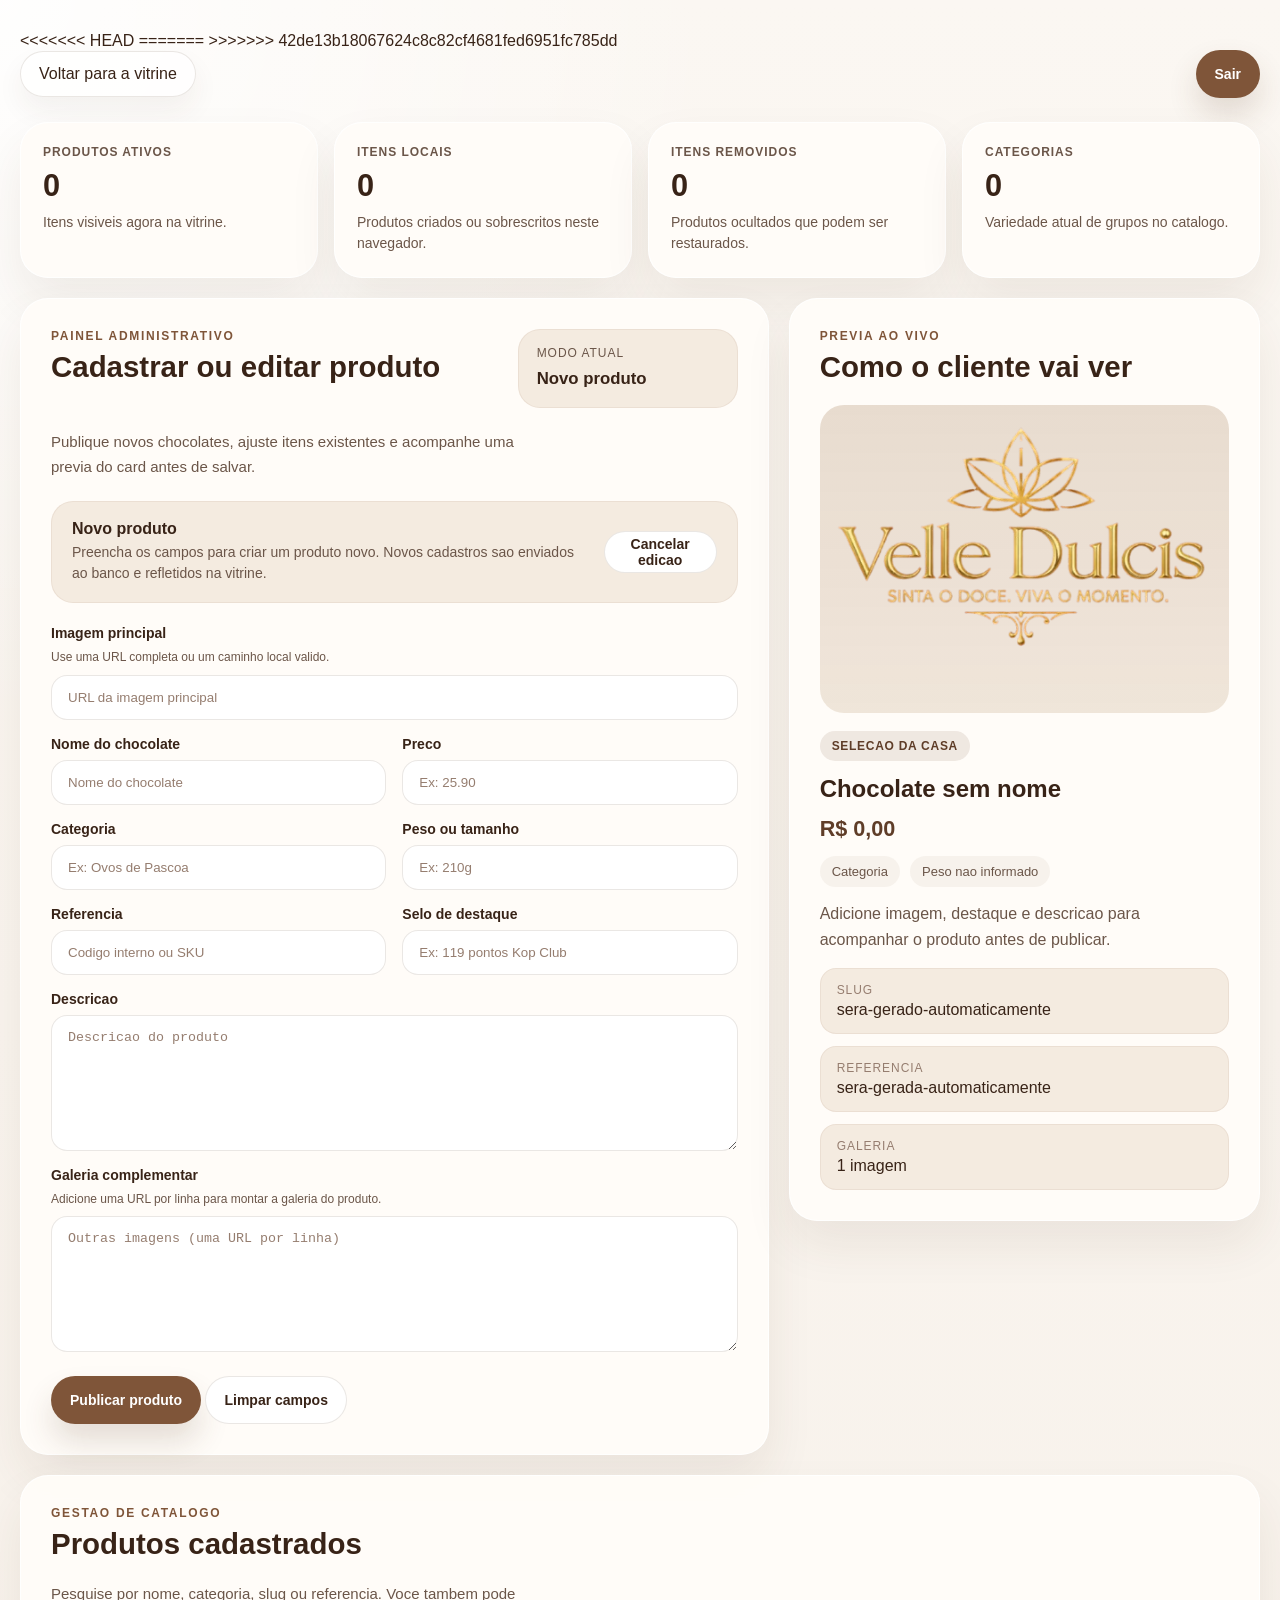
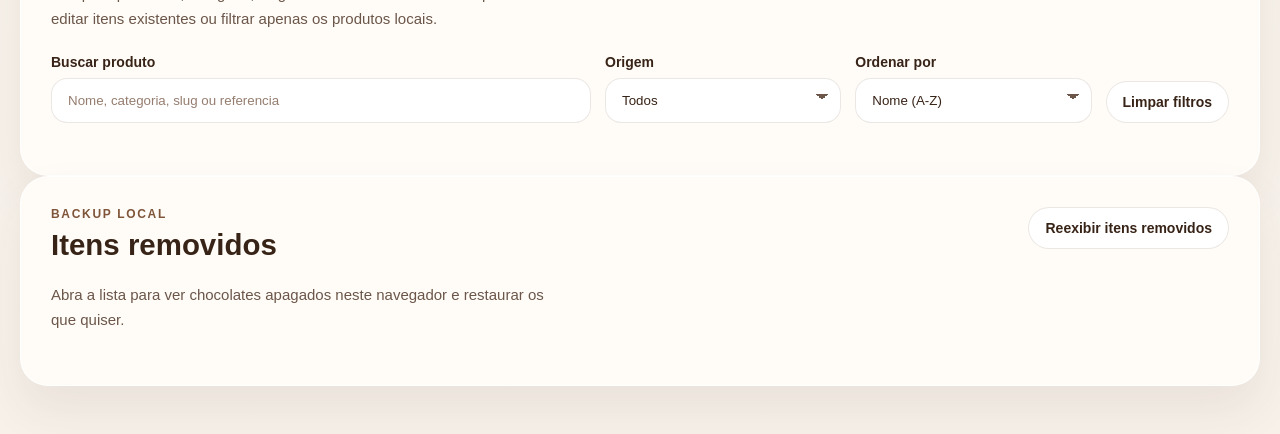
==== commit f79a1db5: "Ajusta vitrine, carrinho, header e remove coleções - Ajusta navegação da vitrine para exibir a seta " ====
--- a/admin.html
+++ b/admin.html
@@ -9,7 +9,10 @@
 </head>
 
 <body>
+<<<<<<< HEAD
     <script src="theme-init.js"></script>
+=======
+>>>>>>> 42de13b18067624c8c82cf4681fed6951fc785dd
     <main class="admin-shell">
         <header class="admin-topbar">
             <a class="admin-topbar__voltar" href="index.html">Voltar para a vitrine</a>
@@ -247,11 +250,14 @@
 
         const sessaoAtual = obterSessaoAutenticada();
 
+<<<<<<< HEAD
         if (!usuarioAutenticadoEhAdmin()) {
             window.location.href = obterDestinoPosLogin(sessaoAtual ? sessaoAtual.papel : "");
             throw new Error("Usuario sem permissao administrativa.");
         }
 
+=======
+>>>>>>> 42de13b18067624c8c82cf4681fed6951fc785dd
         window.ADMIN_PANEL_OPTIONS = {
             loginUrl: "login.html",
             logoutMode: "local",
--- a/admin.css
+++ b/admin.css
@@ -47,6 +47,7 @@
         linear-gradient(180deg, var(--page-bg-soft) 0%, var(--page-bg) 100%);
 }
 
+<<<<<<< HEAD
 body.account-page {
     background:
         linear-gradient(180deg, #f7f1e3 0%, #fbf8f0 100%);
@@ -131,6 +132,8 @@
     color: var(--accent-strong);
 }
 
+=======
+>>>>>>> 42de13b18067624c8c82cf4681fed6951fc785dd
 a,
 button,
 input,
@@ -473,6 +476,7 @@
     resize: vertical;
 }
 
+<<<<<<< HEAD
 .admin-card--account {
     margin-bottom: 20px;
 }
@@ -598,6 +602,8 @@
     margin-top: 4px;
 }
 
+=======
+>>>>>>> 42de13b18067624c8c82cf4681fed6951fc785dd
 .admin-toolbar,
 .admin-list-toolbar,
 .admin-product-item__actions {
@@ -974,6 +980,7 @@
     .admin-product-item__actions .admin-action {
         flex: 1 1 180px;
     }
+<<<<<<< HEAD
 
     .account-section {
         padding: 20px 16px;
@@ -985,6 +992,8 @@
         flex-direction: row;
         align-items: center;
     }
+=======
+>>>>>>> 42de13b18067624c8c82cf4681fed6951fc785dd
 }
 
 @media (max-width: 520px) {
@@ -1011,6 +1020,7 @@
     .admin-topbar__voltar {
         width: 100%;
     }
+<<<<<<< HEAD
 
     .admin-card__header--account-inline,
     .account-list-card__top {
@@ -1021,6 +1031,8 @@
     .account-add-button {
         padding: 0;
     }
+=======
+>>>>>>> 42de13b18067624c8c82cf4681fed6951fc785dd
 }
 
 @media (prefers-reduced-motion: reduce) {
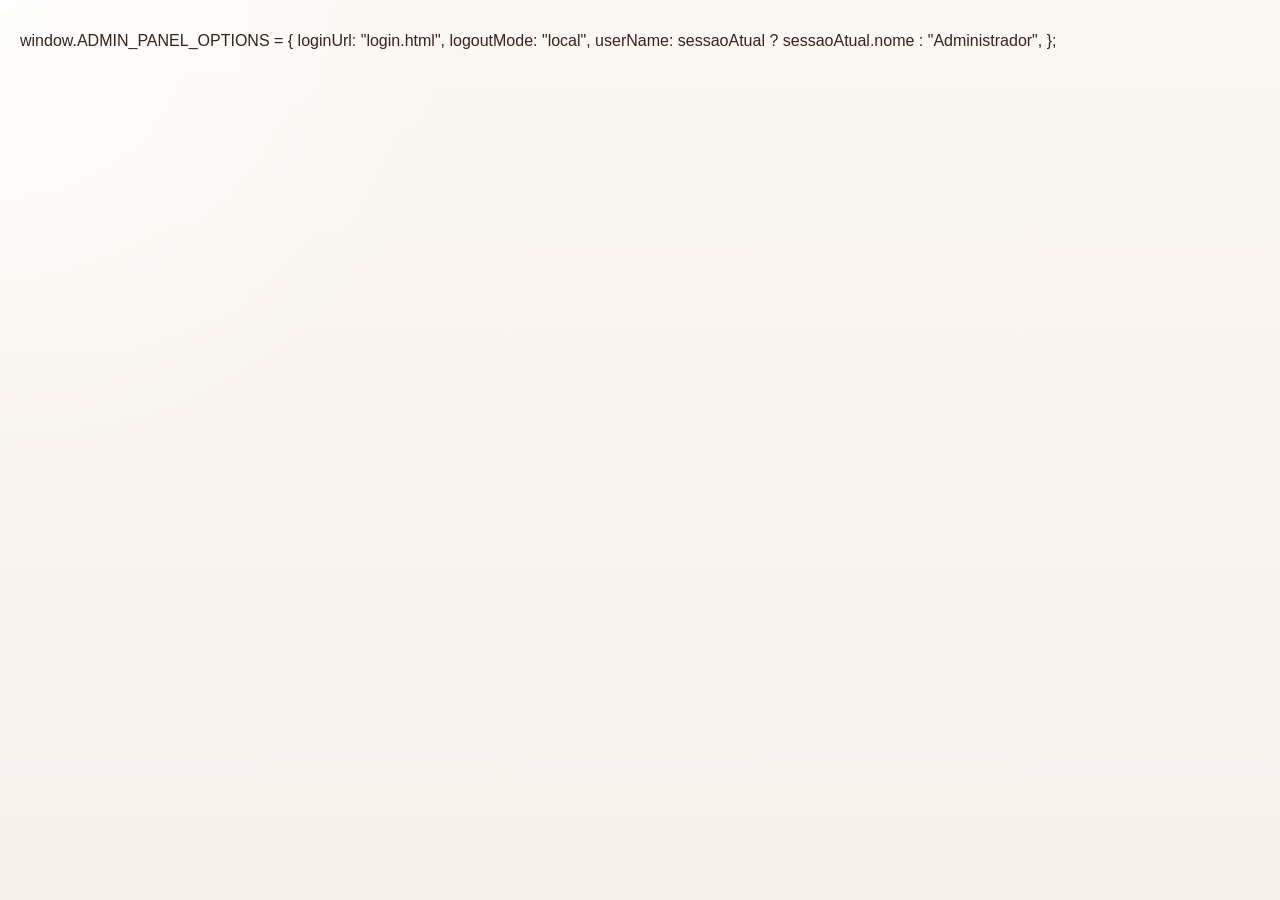
==== commit 127cce1d: "Resolve merge preserving local changes" ====
--- a/admin.html
+++ b/admin.html
@@ -9,255 +9,7 @@
 </head>
 
 <body>
-<<<<<<< HEAD
     <script src="theme-init.js"></script>
-=======
->>>>>>> 42de13b18067624c8c82cf4681fed6951fc785dd
-    <main class="admin-shell">
-        <header class="admin-topbar">
-            <a class="admin-topbar__voltar" href="index.html">Voltar para a vitrine</a>
-
-            <div class="admin-topbar__acoes">
-                <p id="admin-usuario" class="admin-topbar__usuario" aria-live="polite"></p>
-                <button id="btn-sair" class="admin-topbar__sair" type="button">Sair</button>
-            </div>
-        </header>
-
-        <section class="admin-overview" aria-label="Resumo do painel">
-            <article class="admin-metric-card">
-                <span class="admin-metric-card__label">Produtos ativos</span>
-                <strong id="admin-total-produtos" class="admin-metric-card__value">0</strong>
-                <p class="admin-metric-card__text">Itens visiveis agora na vitrine.</p>
-            </article>
-
-            <article class="admin-metric-card">
-                <span class="admin-metric-card__label">Itens locais</span>
-                <strong id="admin-total-locais" class="admin-metric-card__value">0</strong>
-                <p class="admin-metric-card__text">Produtos criados ou sobrescritos neste navegador.</p>
-            </article>
-
-            <article class="admin-metric-card">
-                <span class="admin-metric-card__label">Itens removidos</span>
-                <strong id="admin-total-removidos" class="admin-metric-card__value">0</strong>
-                <p class="admin-metric-card__text">Produtos ocultados que podem ser restaurados.</p>
-            </article>
-
-            <article class="admin-metric-card">
-                <span class="admin-metric-card__label">Categorias</span>
-                <strong id="admin-total-categorias" class="admin-metric-card__value">0</strong>
-                <p class="admin-metric-card__text">Variedade atual de grupos no catalogo.</p>
-            </article>
-        </section>
-
-        <div class="admin-workspace">
-            <section class="form-container admin-card" aria-labelledby="admin-titulo">
-                <div class="admin-card__header">
-                    <div>
-                        <p class="admin-card__eyebrow">Painel administrativo</p>
-                        <h1 id="admin-titulo">Cadastrar ou editar produto</h1>
-                    </div>
-
-                    <aside class="admin-summary" aria-live="polite">
-                        <span class="admin-summary__label">Modo atual</span>
-                        <strong id="admin-mode-resumo" class="admin-summary__value admin-summary__value--compact">Novo produto</strong>
-                    </aside>
-                </div>
-
-                <p class="form-container__intro">
-                    Publique novos chocolates, ajuste itens existentes e acompanhe uma previa do card antes de salvar.
-                </p>
-
-                <div class="admin-mode">
-                    <div class="admin-mode__content">
-                        <strong id="admin-mode-label">Novo produto</strong>
-                        <span id="admin-mode-texto">Preencha os campos para criar um produto novo na vitrine local.</span>
-                    </div>
-                    <button id="btn-cancelar-edicao" class="admin-toolbar__secondary admin-toolbar__secondary--compact" type="button" hidden>Cancelar edicao</button>
-                </div>
-
-                <p id="admin-status" class="admin-status" aria-live="polite" hidden></p>
-
-                <form id="admin-form" class="admin-form">
-                    <div class="admin-form__grid">
-                        <label class="admin-field admin-field--full" for="imgUrl">
-                            <span class="admin-field__label">Imagem principal</span>
-                            <span class="admin-field__hint">Use uma URL completa ou um caminho local valido.</span>
-                            <input type="text" id="imgUrl" placeholder="URL da imagem principal" required>
-                        </label>
-
-                        <label class="admin-field" for="nome">
-                            <span class="admin-field__label">Nome do chocolate</span>
-                            <input type="text" id="nome" placeholder="Nome do chocolate" required>
-                        </label>
-
-                        <label class="admin-field" for="preco">
-                            <span class="admin-field__label">Preco</span>
-                            <input type="number" id="preco" placeholder="Ex: 25.90" step="0.01" min="0.01" inputmode="decimal" required>
-                        </label>
-
-                        <label class="admin-field" for="categoria">
-                            <span class="admin-field__label">Categoria</span>
-                            <input type="text" id="categoria" placeholder="Ex: Ovos de Pascoa">
-                        </label>
-
-                        <label class="admin-field" for="peso">
-                            <span class="admin-field__label">Peso ou tamanho</span>
-                            <input type="text" id="peso" placeholder="Ex: 210g">
-                        </label>
-
-                        <label class="admin-field" for="ref">
-                            <span class="admin-field__label">Referencia</span>
-                            <input type="text" id="ref" placeholder="Codigo interno ou SKU">
-                        </label>
-
-                        <label class="admin-field" for="destaque">
-                            <span class="admin-field__label">Selo de destaque</span>
-                            <input type="text" id="destaque" placeholder="Ex: 119 pontos Kop Club">
-                        </label>
-
-                        <label class="admin-field admin-field--full" for="descricao">
-                            <span class="admin-field__label">Descricao</span>
-                            <textarea id="descricao" placeholder="Descricao do produto"></textarea>
-                        </label>
-
-                        <label class="admin-field admin-field--full" for="galeria">
-                            <span class="admin-field__label">Galeria complementar</span>
-                            <span class="admin-field__hint">Adicione uma URL por linha para montar a galeria do produto.</span>
-                            <textarea id="galeria" placeholder="Outras imagens (uma URL por linha)"></textarea>
-                        </label>
-                    </div>
-
-                    <div class="admin-toolbar">
-                        <button id="btn-publicar" type="submit">Publicar produto</button>
-                        <button id="btn-limpar" class="admin-toolbar__secondary" type="button">Limpar campos</button>
-                    </div>
-                </form>
-            </section>
-
-            <aside class="admin-card admin-preview-card" aria-labelledby="admin-preview-titulo">
-                <div class="admin-card__header">
-                    <div>
-                        <p class="admin-card__eyebrow">Previa ao vivo</p>
-                        <h2 id="admin-preview-titulo">Como o cliente vai ver</h2>
-                    </div>
-                </div>
-
-                <div class="admin-preview">
-                    <div class="admin-preview__media">
-                        <img id="admin-preview-imagem" class="admin-preview__imagem" src="logo-velle-dulcis.png" alt="Previa do produto">
-                    </div>
-
-                    <div class="admin-preview__body">
-                        <span id="admin-preview-destaque" class="admin-preview__badge">Selecao da casa</span>
-                        <h3 id="admin-preview-nome">Chocolate sem nome</h3>
-                        <p id="admin-preview-preco" class="admin-preview__preco">R$ 0,00</p>
-
-                        <div class="admin-preview__meta">
-                            <span id="admin-preview-categoria">Categoria</span>
-                            <span id="admin-preview-peso">Peso nao informado</span>
-                        </div>
-
-                        <p id="admin-preview-descricao" class="admin-preview__descricao">
-                            Adicione imagem, destaque e descricao para acompanhar o produto antes de publicar.
-                        </p>
-
-                        <dl class="admin-preview__details">
-                            <div>
-                                <dt>Slug</dt>
-                                <dd id="admin-preview-slug">sera-gerado-automaticamente</dd>
-                            </div>
-                            <div>
-                                <dt>Referencia</dt>
-                                <dd id="admin-preview-ref">sera-gerada-automaticamente</dd>
-                            </div>
-                            <div>
-                                <dt>Galeria</dt>
-                                <dd id="admin-preview-galeria">1 imagem</dd>
-                            </div>
-                        </dl>
-                    </div>
-                </div>
-            </aside>
-        </div>
-
-        <section class="admin-card" aria-labelledby="admin-lista-titulo">
-            <div class="admin-card__header">
-                <div>
-                    <p class="admin-card__eyebrow">Gestao de catalogo</p>
-                    <h2 id="admin-lista-titulo">Produtos cadastrados</h2>
-                </div>
-            </div>
-
-            <p class="form-container__intro">
-                Pesquise por nome, categoria, slug ou referencia. Voce tambem pode editar itens existentes ou filtrar apenas os produtos locais.
-            </p>
-
-            <div class="admin-list-toolbar">
-                <label class="admin-search-field" for="admin-busca">
-                    <span class="admin-search-field__label">Buscar produto</span>
-                    <input id="admin-busca" type="search" placeholder="Nome, categoria, slug ou referencia">
-                </label>
-
-                <label class="admin-select-field" for="admin-filtro-origem">
-                    <span class="admin-search-field__label">Origem</span>
-                    <select id="admin-filtro-origem">
-                        <option value="todos">Todos</option>
-                        <option value="locais">Somente locais</option>
-                        <option value="catalogo">Somente catalogo</option>
-                    </select>
-                </label>
-
-                <label class="admin-select-field" for="admin-ordenacao">
-                    <span class="admin-search-field__label">Ordenar por</span>
-                    <select id="admin-ordenacao">
-                        <option value="nome-asc">Nome (A-Z)</option>
-                        <option value="preco-desc">Maior preco</option>
-                        <option value="preco-asc">Menor preco</option>
-                        <option value="categoria">Categoria</option>
-                    </select>
-                </label>
-
-                <button id="btn-limpar-filtros" class="admin-toolbar__secondary admin-toolbar__secondary--compact" type="button">Limpar filtros</button>
-            </div>
-
-            <div id="admin-lista-produtos" class="admin-product-list" aria-live="polite"></div>
-        </section>
-
-        <section class="admin-card" aria-labelledby="admin-removidos-titulo">
-            <div class="admin-card__header">
-                <div>
-                    <p class="admin-card__eyebrow">Backup local</p>
-                    <h2 id="admin-removidos-titulo">Itens removidos</h2>
-                </div>
-                <button id="btn-toggle-removidos" class="admin-toolbar__secondary admin-toolbar__secondary--compact" type="button" aria-expanded="false">
-                    Reexibir itens removidos
-                </button>
-            </div>
-
-            <p class="form-container__intro">
-                Abra a lista para ver chocolates apagados neste navegador e restaurar os que quiser.
-            </p>
-
-            <div id="admin-lista-removidos" class="admin-product-list" aria-live="polite" hidden></div>
-        </section>
-    </main>
-
-    <script src="auth.js"></script>
-    <script>
-        if (!redirecionarSeNaoAutenticado("login.html")) {
-            throw new Error("Usuario nao autenticado.");
-        }
-
-        const sessaoAtual = obterSessaoAutenticada();
-
-<<<<<<< HEAD
-        if (!usuarioAutenticadoEhAdmin()) {
-            window.location.href = obterDestinoPosLogin(sessaoAtual ? sessaoAtual.papel : "");
-            throw new Error("Usuario sem permissao administrativa.");
-        }
-
-=======
->>>>>>> 42de13b18067624c8c82cf4681fed6951fc785dd
         window.ADMIN_PANEL_OPTIONS = {
             loginUrl: "login.html",
             logoutMode: "local",
--- a/admin.css
+++ b/admin.css
@@ -47,7 +47,6 @@
         linear-gradient(180deg, var(--page-bg-soft) 0%, var(--page-bg) 100%);
 }
 
-<<<<<<< HEAD
 body.account-page {
     background:
         linear-gradient(180deg, #f7f1e3 0%, #fbf8f0 100%);
@@ -132,478 +131,6 @@
     color: var(--accent-strong);
 }
 
-=======
->>>>>>> 42de13b18067624c8c82cf4681fed6951fc785dd
-a,
-button,
-input,
-textarea,
-select {
-    font: inherit;
-}
-
-img {
-    display: block;
-    max-width: 100%;
-}
-
-button,
-a {
-    transition:
-        transform var(--transition),
-        border-color var(--transition),
-        box-shadow var(--transition),
-        background var(--transition),
-        color var(--transition);
-}
-
-a:focus-visible,
-button:focus-visible,
-input:focus-visible,
-textarea:focus-visible,
-select:focus-visible {
-    outline: none;
-}
-
-.admin-shell {
-    max-width: 1260px;
-    margin: 0 auto;
-}
-
-.admin-topbar {
-    display: flex;
-    align-items: center;
-    justify-content: space-between;
-    gap: 16px;
-    margin-bottom: 24px;
-}
-
-.admin-topbar__voltar,
-.admin-topbar__sair {
-    display: inline-flex;
-    align-items: center;
-    justify-content: center;
-    min-height: 46px;
-    padding: 0 18px;
-    border-radius: 999px;
-    text-decoration: none;
-    border: 1px solid var(--border);
-}
-
-.admin-topbar__voltar {
-    color: var(--text-primary);
-    background: rgba(255, 255, 255, 0.7);
-    box-shadow: var(--shadow-sm);
-}
-
-.admin-topbar__voltar:hover,
-.admin-topbar__voltar:focus-visible {
-    transform: translateY(-1px);
-    background: var(--surface-strong);
-    border-color: var(--border-strong);
-}
-
-.admin-topbar__acoes {
-    display: flex;
-    align-items: center;
-    gap: 12px;
-}
-
-.admin-topbar__usuario {
-    color: var(--text-secondary);
-    font-size: 14px;
-}
-
-.admin-topbar__sair {
-    color: var(--surface-strong);
-    background: var(--accent);
-    border-color: transparent;
-    cursor: pointer;
-    box-shadow: 0 16px 30px rgba(95, 61, 40, 0.16);
-}
-
-.admin-topbar__sair:hover,
-.admin-topbar__sair:focus-visible {
-    transform: translateY(-1px);
-    background: var(--accent-strong);
-}
-
-.admin-overview {
-    display: grid;
-    grid-template-columns: repeat(4, minmax(0, 1fr));
-    gap: 16px;
-    margin-bottom: 20px;
-}
-
-.admin-metric-card,
-.admin-card,
-.form-container {
-    background: var(--surface);
-    border: 1px solid rgba(255, 255, 255, 0.85);
-    border-radius: var(--radius-xl);
-    box-shadow: var(--shadow-md);
-    backdrop-filter: blur(10px);
-}
-
-.admin-metric-card {
-    padding: 22px;
-}
-
-.admin-metric-card__label {
-    display: block;
-    margin-bottom: 12px;
-    color: var(--text-secondary);
-    font-size: 12px;
-    font-weight: 600;
-    letter-spacing: 0.08em;
-    text-transform: uppercase;
-}
-
-.admin-metric-card__value {
-    display: block;
-    margin-bottom: 10px;
-    font-size: clamp(1.9rem, 2.4vw, 2.4rem);
-    line-height: 1;
-}
-
-.admin-metric-card__text {
-    color: var(--text-secondary);
-    font-size: 14px;
-    line-height: 1.55;
-}
-
-.admin-workspace {
-    display: grid;
-    grid-template-columns: minmax(0, 1.35fr) minmax(320px, 0.85fr);
-    gap: 20px;
-    margin-bottom: 20px;
-    align-items: start;
-}
-
-.admin-card,
-.form-container {
-    display: grid;
-    gap: 22px;
-    padding: 30px;
-}
-
-.admin-preview-card {
-    position: sticky;
-    top: 28px;
-}
-
-.admin-card__header {
-    display: flex;
-    align-items: flex-start;
-    justify-content: space-between;
-    gap: 18px;
-}
-
-.admin-card__eyebrow {
-    margin-bottom: 8px;
-    color: var(--accent);
-    font-size: 12px;
-    font-weight: 700;
-    letter-spacing: 0.14em;
-    text-transform: uppercase;
-}
-
-.admin-card__header h1,
-.admin-card__header h2 {
-    font-size: clamp(1.55rem, 2.3vw, 2.1rem);
-    line-height: 1.1;
-}
-
-.form-container__intro {
-    max-width: 60ch;
-    color: var(--text-secondary);
-    font-size: 15px;
-    line-height: 1.65;
-}
-
-.admin-summary {
-    min-width: 220px;
-    padding: 16px 18px;
-    background: var(--surface-soft);
-    border: 1px solid rgba(127, 85, 57, 0.08);
-    border-radius: var(--radius-lg);
-}
-
-.admin-summary__label {
-    display: block;
-    margin-bottom: 8px;
-    color: var(--text-secondary);
-    font-size: 12px;
-    text-transform: uppercase;
-    letter-spacing: 0.08em;
-}
-
-.admin-summary__value {
-    display: block;
-    font-size: 1.15rem;
-    line-height: 1.35;
-}
-
-.admin-summary__value--compact {
-    font-size: 1.05rem;
-}
-
-.admin-mode {
-    display: flex;
-    align-items: center;
-    justify-content: space-between;
-    gap: 16px;
-    padding: 18px 20px;
-    background: var(--surface-soft);
-    border: 1px solid rgba(127, 85, 57, 0.08);
-    border-radius: var(--radius-lg);
-}
-
-.admin-mode__content {
-    display: grid;
-    gap: 4px;
-}
-
-.admin-mode__content strong {
-    font-size: 1rem;
-}
-
-.admin-mode__content span {
-    color: var(--text-secondary);
-    font-size: 14px;
-    line-height: 1.5;
-}
-
-.admin-status {
-    padding: 14px 16px;
-    border-radius: var(--radius-md);
-    border: 1px solid transparent;
-    font-size: 14px;
-    line-height: 1.55;
-}
-
-.admin-status[data-status="success"] {
-    color: var(--success);
-    background: var(--success-soft);
-    border-color: rgba(47, 106, 73, 0.18);
-}
-
-.admin-status[data-status="error"] {
-    color: var(--danger);
-    background: var(--danger-soft);
-    border-color: rgba(155, 65, 53, 0.18);
-}
-
-.admin-status[data-status="info"] {
-    color: var(--info);
-    background: var(--info-soft);
-    border-color: rgba(129, 89, 61, 0.18);
-}
-
-.admin-form {
-    display: grid;
-    gap: 24px;
-}
-
-.admin-form__grid {
-    display: grid;
-    grid-template-columns: repeat(2, minmax(0, 1fr));
-    gap: 16px;
-}
-
-.admin-field {
-    display: flex;
-    flex-direction: column;
-    gap: 8px;
-}
-
-.admin-field--full {
-    grid-column: 1 / -1;
-}
-
-.admin-field__label,
-.admin-search-field__label {
-    color: var(--text-primary);
-    font-size: 14px;
-    font-weight: 600;
-}
-
-.admin-field__hint {
-    color: var(--text-secondary);
-    font-size: 12px;
-    line-height: 1.45;
-}
-
-.admin-field input,
-.admin-field textarea,
-.admin-search-field input,
-.admin-select-field select {
-    width: 100%;
-    padding: 14px 16px;
-    color: var(--text-primary);
-    background: var(--surface-strong);
-    border: 1px solid var(--border);
-    border-radius: var(--radius-md);
-    transition:
-        border-color var(--transition),
-        box-shadow var(--transition),
-        background var(--transition);
-}
-
-.admin-field input::placeholder,
-.admin-field textarea::placeholder,
-.admin-search-field input::placeholder {
-    color: var(--text-muted);
-}
-
-.admin-field input:hover,
-.admin-field textarea:hover,
-.admin-search-field input:hover,
-.admin-select-field select:hover {
-    border-color: var(--border-strong);
-}
-
-.admin-field input:focus,
-.admin-field textarea:focus,
-.admin-search-field input:focus,
-.admin-select-field select:focus {
-    border-color: rgba(127, 85, 57, 0.45);
-    box-shadow: 0 0 0 4px rgba(127, 85, 57, 0.08);
-}
-
-.admin-field textarea {
-    min-height: 136px;
-    resize: vertical;
-}
-
-<<<<<<< HEAD
-.admin-card--account {
-    margin-bottom: 20px;
-}
-
-.admin-checkbox {
-    display: inline-flex;
-    align-items: center;
-    gap: 10px;
-    color: var(--text-primary);
-    font-size: 14px;
-    font-weight: 600;
-}
-
-.admin-checkbox input {
-    inline-size: 18px;
-    block-size: 18px;
-    accent-color: var(--accent);
-}
-
-.form-container--account-list {
-    margin-bottom: 20px;
-}
-
-.admin-shell--account {
-    max-width: 760px;
-}
-
-.account-section {
-    margin-bottom: 18px;
-    padding: 24px 22px;
-    border-radius: 24px;
-    background: rgba(248, 241, 224, 0.95);
-    box-shadow: none;
-}
-
-.admin-card__header--account-page,
-.admin-card__header--account-inline {
-    align-items: center;
-}
-
-.admin-card__header--account-page h1,
-.admin-card__header--account-inline h2 {
-    font-size: clamp(1.6rem, 3vw, 2rem);
-    line-height: 1.1;
-}
-
-.admin-form__grid--account-profile {
-    grid-template-columns: 1fr;
-}
-
-.account-add-button {
-    border: none;
-    background: transparent;
-    color: #df9414;
-    font-size: 1rem;
-    font-weight: 700;
-    cursor: pointer;
-}
-
-.account-add-button:hover,
-.account-add-button:focus-visible {
-    text-decoration: underline;
-}
-
-.account-form-wrapper[hidden] {
-    display: none;
-}
-
-.account-form-wrapper {
-    margin-top: 16px;
-}
-
-.account-form-card {
-    padding: 18px;
-    border: 1px solid rgba(87, 58, 39, 0.12);
-    border-radius: 18px;
-    background: rgba(255, 255, 255, 0.7);
-}
-
-.account-form-wrapper .admin-form {
-    margin-top: 16px;
-}
-
-.account-empty-state {
-    padding: 18px 16px;
-    border: 1px solid rgba(87, 58, 39, 0.12);
-    border-radius: 16px;
-    background: rgba(255, 255, 255, 0.78);
-    color: var(--text-secondary);
-}
-
-.account-stack-list {
-    display: grid;
-    gap: 14px;
-}
-
-.account-list-card {
-    display: grid;
-    gap: 8px;
-    padding: 18px 16px;
-    border: 1px solid rgba(87, 58, 39, 0.12);
-    border-radius: 16px;
-    background: rgba(255, 255, 255, 0.78);
-}
-
-.account-list-card__top {
-    display: flex;
-    align-items: center;
-    justify-content: space-between;
-    gap: 12px;
-}
-
-.account-pill,
-.account-price {
-    color: #df9414;
-    font-size: 14px;
-    font-weight: 700;
-}
-
-.account-list-card__actions {
-    display: flex;
-    justify-content: flex-start;
-    margin-top: 4px;
-}
-
-=======
->>>>>>> 42de13b18067624c8c82cf4681fed6951fc785dd
 .admin-toolbar,
 .admin-list-toolbar,
 .admin-product-item__actions {
@@ -980,7 +507,6 @@
     .admin-product-item__actions .admin-action {
         flex: 1 1 180px;
     }
-<<<<<<< HEAD
 
     .account-section {
         padding: 20px 16px;
@@ -992,47 +518,6 @@
         flex-direction: row;
         align-items: center;
     }
-=======
->>>>>>> 42de13b18067624c8c82cf4681fed6951fc785dd
-}
-
-@media (max-width: 520px) {
-    .admin-topbar__acoes,
-    .admin-toolbar,
-    .admin-product-item__top {
-        flex-direction: column;
-        align-items: stretch;
-    }
-
-    .admin-product-item {
-        grid-template-columns: 1fr;
-    }
-
-    .admin-product-item__media {
-        width: 100%;
-        height: 220px;
-    }
-
-    #btn-publicar,
-    .admin-toolbar__secondary,
-    .admin-action,
-    .admin-topbar__sair,
-    .admin-topbar__voltar {
-        width: 100%;
-    }
-<<<<<<< HEAD
-
-    .admin-card__header--account-inline,
-    .account-list-card__top {
-        flex-direction: column;
-        align-items: flex-start;
-    }
-
-    .account-add-button {
-        padding: 0;
-    }
-=======
->>>>>>> 42de13b18067624c8c82cf4681fed6951fc785dd
 }
 
 @media (prefers-reduced-motion: reduce) {
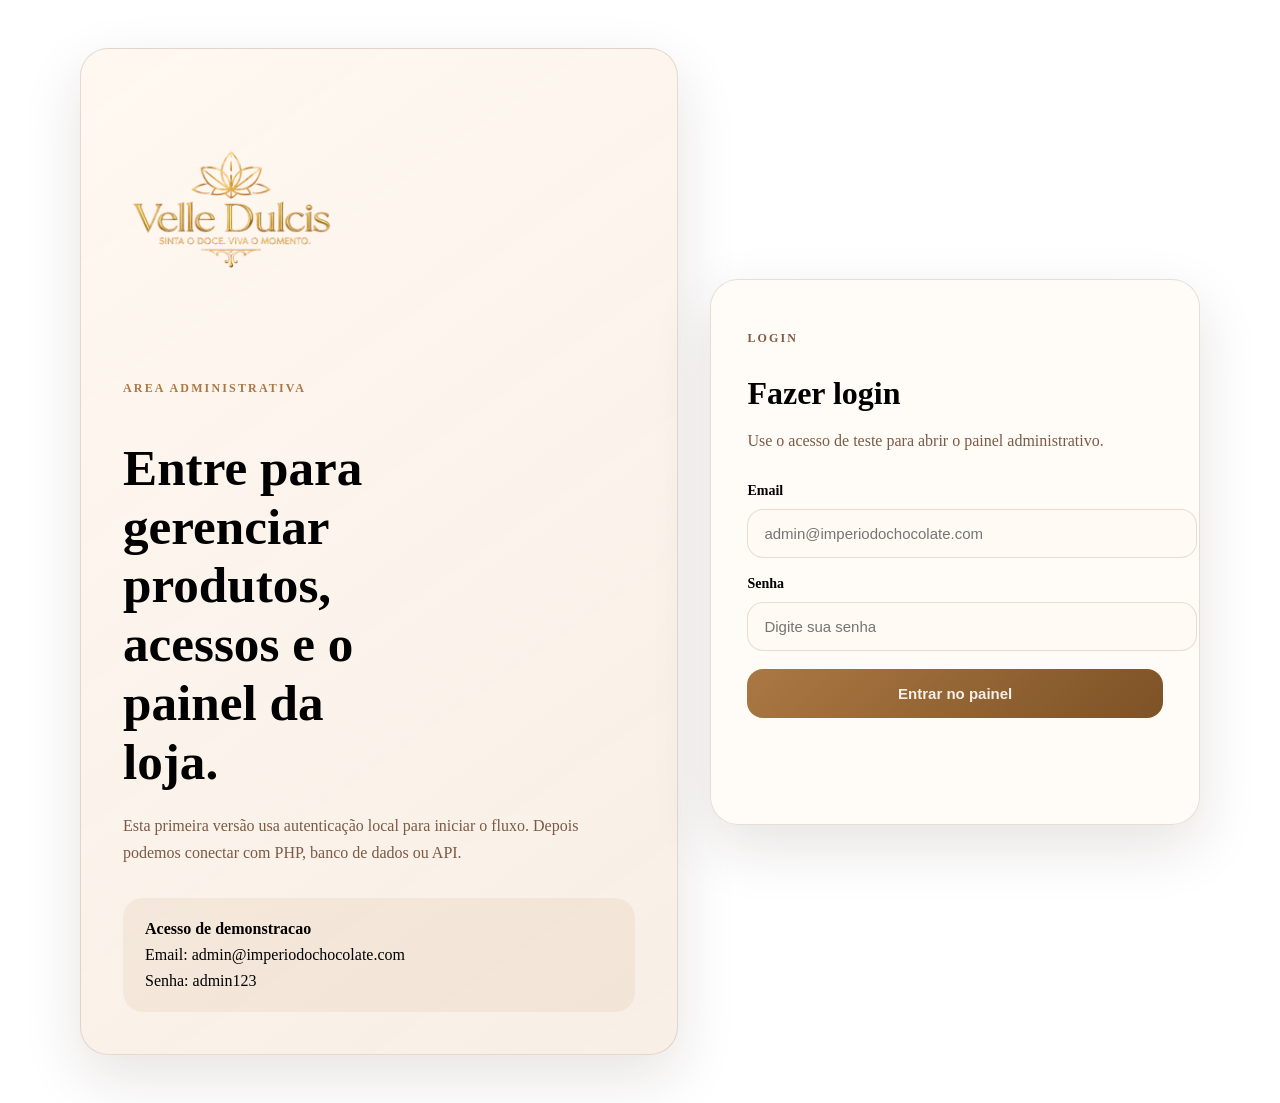
==== commit accbbe9c: "Corrige textos e atualiza vitrine" ====
--- a/admin.html
+++ b/admin.html
@@ -9,7 +9,243 @@
 </head>
 
 <body>
-    <script src="theme-init.js"></script>
+    <main class="admin-shell">
+        <header class="admin-topbar">
+            <a class="admin-topbar__voltar" href="index.html">Voltar para a vitrine</a>
+
+            <div class="admin-topbar__acoes">
+                <p id="admin-usuario" class="admin-topbar__usuario" aria-live="polite"></p>
+                <button id="btn-sair" class="admin-topbar__sair" type="button">Sair</button>
+            </div>
+        </header>
+
+        <section class="admin-overview" aria-label="Resumo do painel">
+            <article class="admin-metric-card">
+                <span class="admin-metric-card__label">Produtos ativos</span>
+                <strong id="admin-total-produtos" class="admin-metric-card__value">0</strong>
+                <p class="admin-metric-card__text">Itens visiveis agora na vitrine.</p>
+            </article>
+
+            <article class="admin-metric-card">
+                <span class="admin-metric-card__label">Itens locais</span>
+                <strong id="admin-total-locais" class="admin-metric-card__value">0</strong>
+                <p class="admin-metric-card__text">Produtos criados ou sobrescritos neste navegador.</p>
+            </article>
+
+            <article class="admin-metric-card">
+                <span class="admin-metric-card__label">Itens removidos</span>
+                <strong id="admin-total-removidos" class="admin-metric-card__value">0</strong>
+                <p class="admin-metric-card__text">Produtos ocultados que podem ser restaurados.</p>
+            </article>
+
+            <article class="admin-metric-card">
+                <span class="admin-metric-card__label">Categorias</span>
+                <strong id="admin-total-categorias" class="admin-metric-card__value">0</strong>
+                <p class="admin-metric-card__text">Variedade atual de grupos no catálogo.</p>
+            </article>
+        </section>
+
+        <div class="admin-workspace">
+            <section class="form-container admin-card" aria-labelledby="admin-titulo">
+                <div class="admin-card__header">
+                    <div>
+                        <p class="admin-card__eyebrow">Painel administrativo</p>
+                        <h1 id="admin-titulo">Cadastrar ou editar produto</h1>
+                    </div>
+
+                    <aside class="admin-summary" aria-live="polite">
+                        <span class="admin-summary__label">Modo atual</span>
+                        <strong id="admin-mode-resumo" class="admin-summary__value admin-summary__value--compact">Novo produto</strong>
+                    </aside>
+                </div>
+
+                <p class="form-container__intro">
+                    Publique novos chocolates, ajuste itens existentes e acompanhe uma previa do card antes de salvar.
+                </p>
+
+                <div class="admin-mode">
+                    <div class="admin-mode__content">
+                        <strong id="admin-mode-label">Novo produto</strong>
+                        <span id="admin-mode-texto">Preencha os campos para criar um produto novo na vitrine local.</span>
+                    </div>
+                    <button id="btn-cancelar-edicao" class="admin-toolbar__secondary admin-toolbar__secondary--compact" type="button" hidden>Cancelar edicao</button>
+                </div>
+
+                <p id="admin-status" class="admin-status" aria-live="polite" hidden></p>
+
+                <form id="admin-form" class="admin-form">
+                    <div class="admin-form__grid">
+                        <label class="admin-field admin-field--full" for="imgUrl">
+                            <span class="admin-field__label">Imagem principal</span>
+                            <span class="admin-field__hint">Use uma URL completa ou um caminho local valido.</span>
+                            <input type="text" id="imgUrl" placeholder="URL da imagem principal" required>
+                        </label>
+
+                        <label class="admin-field" for="nome">
+                            <span class="admin-field__label">Nome do chocolate</span>
+                            <input type="text" id="nome" placeholder="Nome do chocolate" required>
+                        </label>
+
+                        <label class="admin-field" for="preco">
+                            <span class="admin-field__label">Preço</span>
+                            <input type="number" id="preco" placeholder="Ex: 25.90" step="0.01" min="0.01" inputmode="decimal" required>
+                        </label>
+
+                        <label class="admin-field" for="categoria">
+                            <span class="admin-field__label">Categoria</span>
+                            <input type="text" id="categoria" placeholder="Ex: Ovos de Páscoa">
+                        </label>
+
+                        <label class="admin-field" for="peso">
+                            <span class="admin-field__label">Peso ou tamanho</span>
+                            <input type="text" id="peso" placeholder="Ex: 210g">
+                        </label>
+
+                        <label class="admin-field" for="ref">
+                            <span class="admin-field__label">Referencia</span>
+                            <input type="text" id="ref" placeholder="Codigo interno ou SKU">
+                        </label>
+
+                        <label class="admin-field" for="destaque">
+                            <span class="admin-field__label">Selo de destaque</span>
+                            <input type="text" id="destaque" placeholder="Ex: 119 pontos Kop Club">
+                        </label>
+
+                        <label class="admin-field admin-field--full" for="descricao">
+                            <span class="admin-field__label">Descrição</span>
+                            <textarea id="descricao" placeholder="Descrição do produto"></textarea>
+                        </label>
+
+                        <label class="admin-field admin-field--full" for="galeria">
+                            <span class="admin-field__label">Galeria complementar</span>
+                            <span class="admin-field__hint">Adicione uma URL por linha para montar a galeria do produto.</span>
+                            <textarea id="galeria" placeholder="Outras imagens (uma URL por linha)"></textarea>
+                        </label>
+                    </div>
+
+                    <div class="admin-toolbar">
+                        <button id="btn-publicar" type="submit">Publicar produto</button>
+                        <button id="btn-limpar" class="admin-toolbar__secondary" type="button">Limpar campos</button>
+                    </div>
+                </form>
+            </section>
+
+            <aside class="admin-card admin-preview-card" aria-labelledby="admin-preview-titulo">
+                <div class="admin-card__header">
+                    <div>
+                        <p class="admin-card__eyebrow">Previa ao vivo</p>
+                        <h2 id="admin-preview-titulo">Como o cliente vai ver</h2>
+                    </div>
+                </div>
+
+                <div class="admin-preview">
+                    <div class="admin-preview__media">
+                        <img id="admin-preview-imagem" class="admin-preview__imagem" src="logo-velle-dulcis.png" alt="Previa do produto">
+                    </div>
+
+                    <div class="admin-preview__body">
+                        <span id="admin-preview-destaque" class="admin-preview__badge">Seleção da casa</span>
+                        <h3 id="admin-preview-nome">Chocolate sem nome</h3>
+                        <p id="admin-preview-preco" class="admin-preview__preco">R$ 0,00</p>
+
+                        <div class="admin-preview__meta">
+                            <span id="admin-preview-categoria">Categoria</span>
+                            <span id="admin-preview-peso">Peso não informado</span>
+                        </div>
+
+                        <p id="admin-preview-descricao" class="admin-preview__descricao">
+                            Adicione imagem, destaque e descrição para acompanhar o produto antes de publicar.
+                        </p>
+
+                        <dl class="admin-preview__details">
+                            <div>
+                                <dt>Slug</dt>
+                                <dd id="admin-preview-slug">será gerado automaticamente</dd>
+                            </div>
+                            <div>
+                                <dt>Referencia</dt>
+                                <dd id="admin-preview-ref">será gerada automaticamente</dd>
+                            </div>
+                            <div>
+                                <dt>Galeria</dt>
+                                <dd id="admin-preview-galeria">1 imagem</dd>
+                            </div>
+                        </dl>
+                    </div>
+                </div>
+            </aside>
+        </div>
+
+        <section class="admin-card" aria-labelledby="admin-lista-titulo">
+            <div class="admin-card__header">
+                <div>
+                    <p class="admin-card__eyebrow">Gestão de catálogo</p>
+                    <h2 id="admin-lista-titulo">Produtos cadastrados</h2>
+                </div>
+            </div>
+
+            <p class="form-container__intro">
+                Pesquise por nome, categoria, slug ou referência. Você também pode editar itens existentes ou filtrar apenas os produtos locais.
+            </p>
+
+            <div class="admin-list-toolbar">
+                <label class="admin-search-field" for="admin-busca">
+                    <span class="admin-search-field__label">Buscar produto</span>
+                    <input id="admin-busca" type="search" placeholder="Nome, categoria, slug ou referência">
+                </label>
+
+                <label class="admin-select-field" for="admin-filtro-origem">
+                    <span class="admin-search-field__label">Origem</span>
+                    <select id="admin-filtro-origem">
+                        <option value="todos">Todos</option>
+                        <option value="locais">Somente locais</option>
+                        <option value="catalogo">Somente catálogo</option>
+                    </select>
+                </label>
+
+                <label class="admin-select-field" for="admin-ordenacao">
+                    <span class="admin-search-field__label">Ordenar por</span>
+                    <select id="admin-ordenacao">
+                        <option value="nome-asc">Nome (A-Z)</option>
+                        <option value="preco-desc">Maior preço</option>
+                        <option value="preco-asc">Menor preço</option>
+                        <option value="categoria">Categoria</option>
+                    </select>
+                </label>
+
+                <button id="btn-limpar-filtros" class="admin-toolbar__secondary admin-toolbar__secondary--compact" type="button">Limpar filtros</button>
+            </div>
+
+            <div id="admin-lista-produtos" class="admin-product-list" aria-live="polite"></div>
+        </section>
+
+        <section class="admin-card" aria-labelledby="admin-removidos-titulo">
+            <div class="admin-card__header">
+                <div>
+                    <p class="admin-card__eyebrow">Backup local</p>
+                    <h2 id="admin-removidos-titulo">Itens removidos</h2>
+                </div>
+                <button id="btn-toggle-removidos" class="admin-toolbar__secondary admin-toolbar__secondary--compact" type="button" aria-expanded="false">
+                    Reexibir itens removidos
+                </button>
+            </div>
+
+            <p class="form-container__intro">
+                Abra a lista para ver chocolates apagados neste navegador e restaurar os que quiser.
+            </p>
+
+            <div id="admin-lista-removidos" class="admin-product-list" aria-live="polite" hidden></div>
+        </section>
+    </main>
+
+    <script src="auth.js"></script>
+    <script>
+        if (!redirecionarSeNaoAutenticado("login.html")) {
+            throw new Error("Usuário não autenticado.");
+        }
+
+        const sessaoAtual = obterSessaoAutenticada();
+
         window.ADMIN_PANEL_OPTIONS = {
             loginUrl: "login.html",
             logoutMode: "local",
